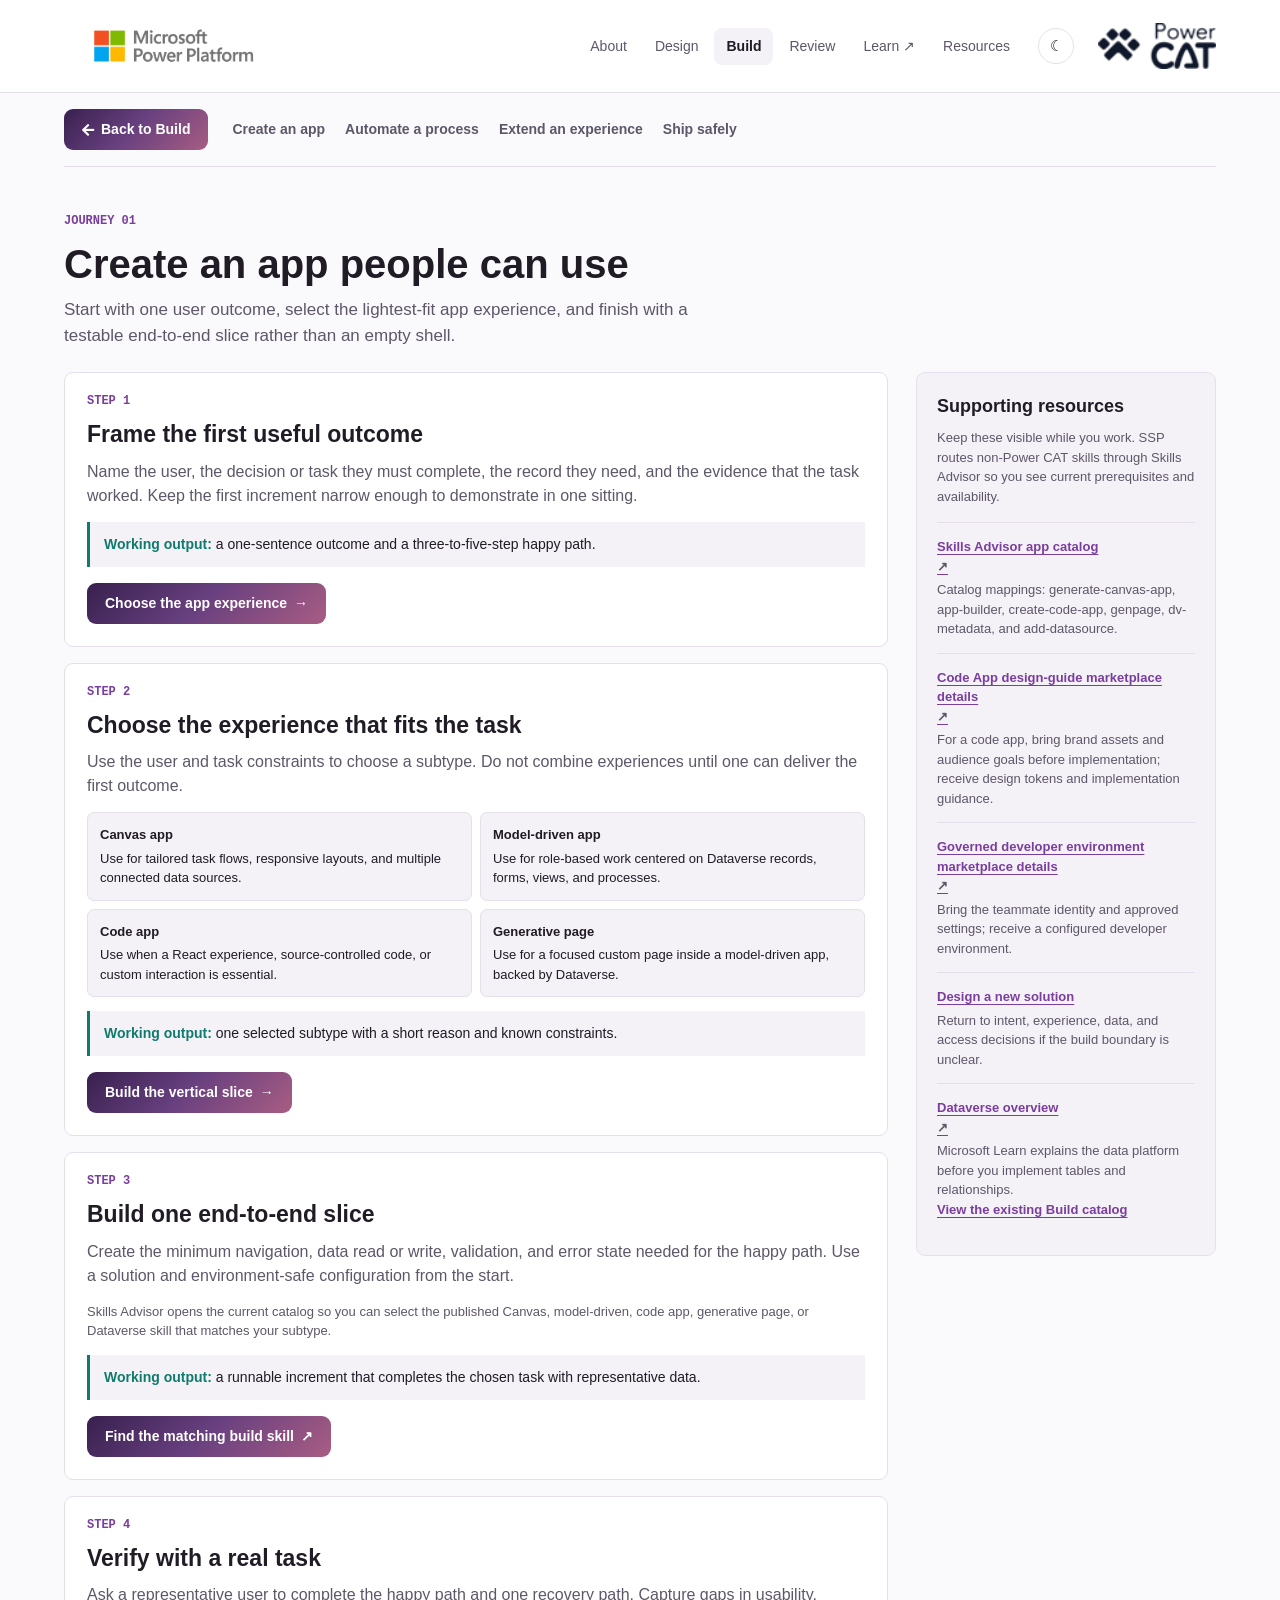
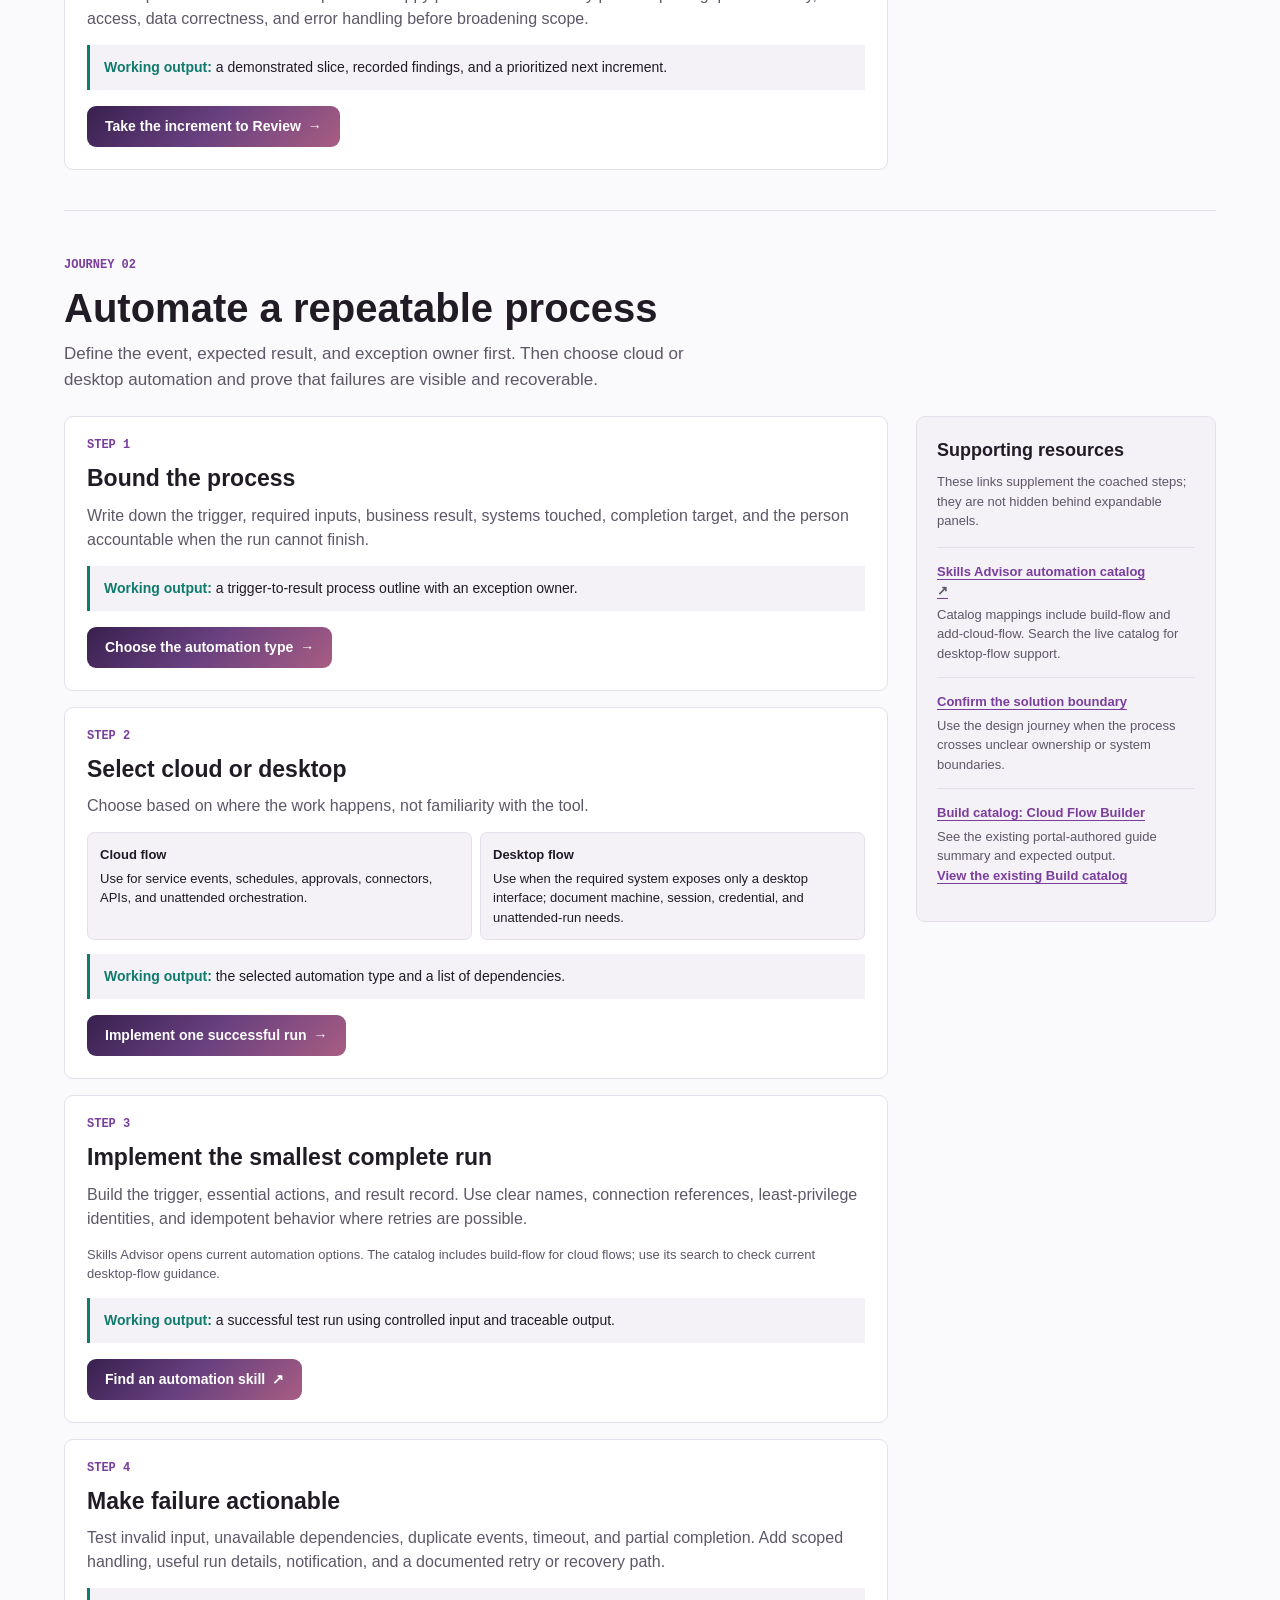
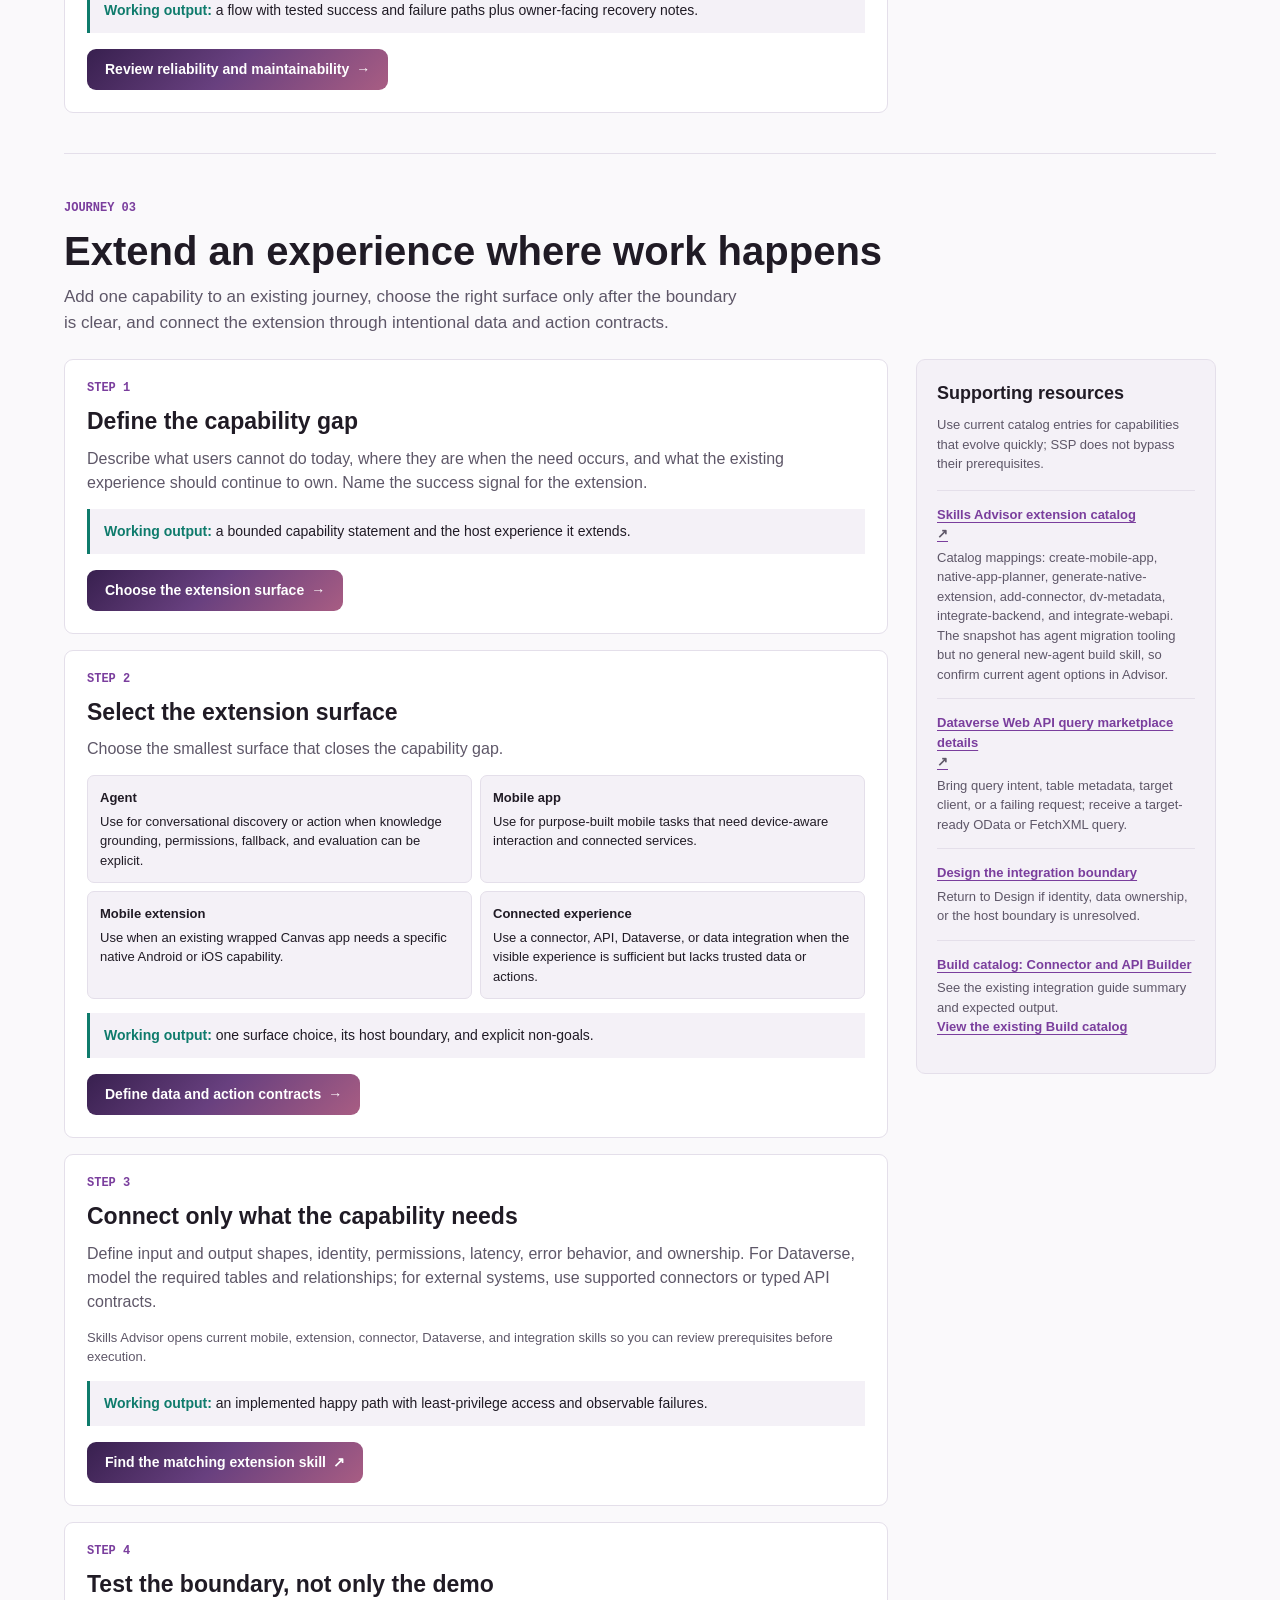
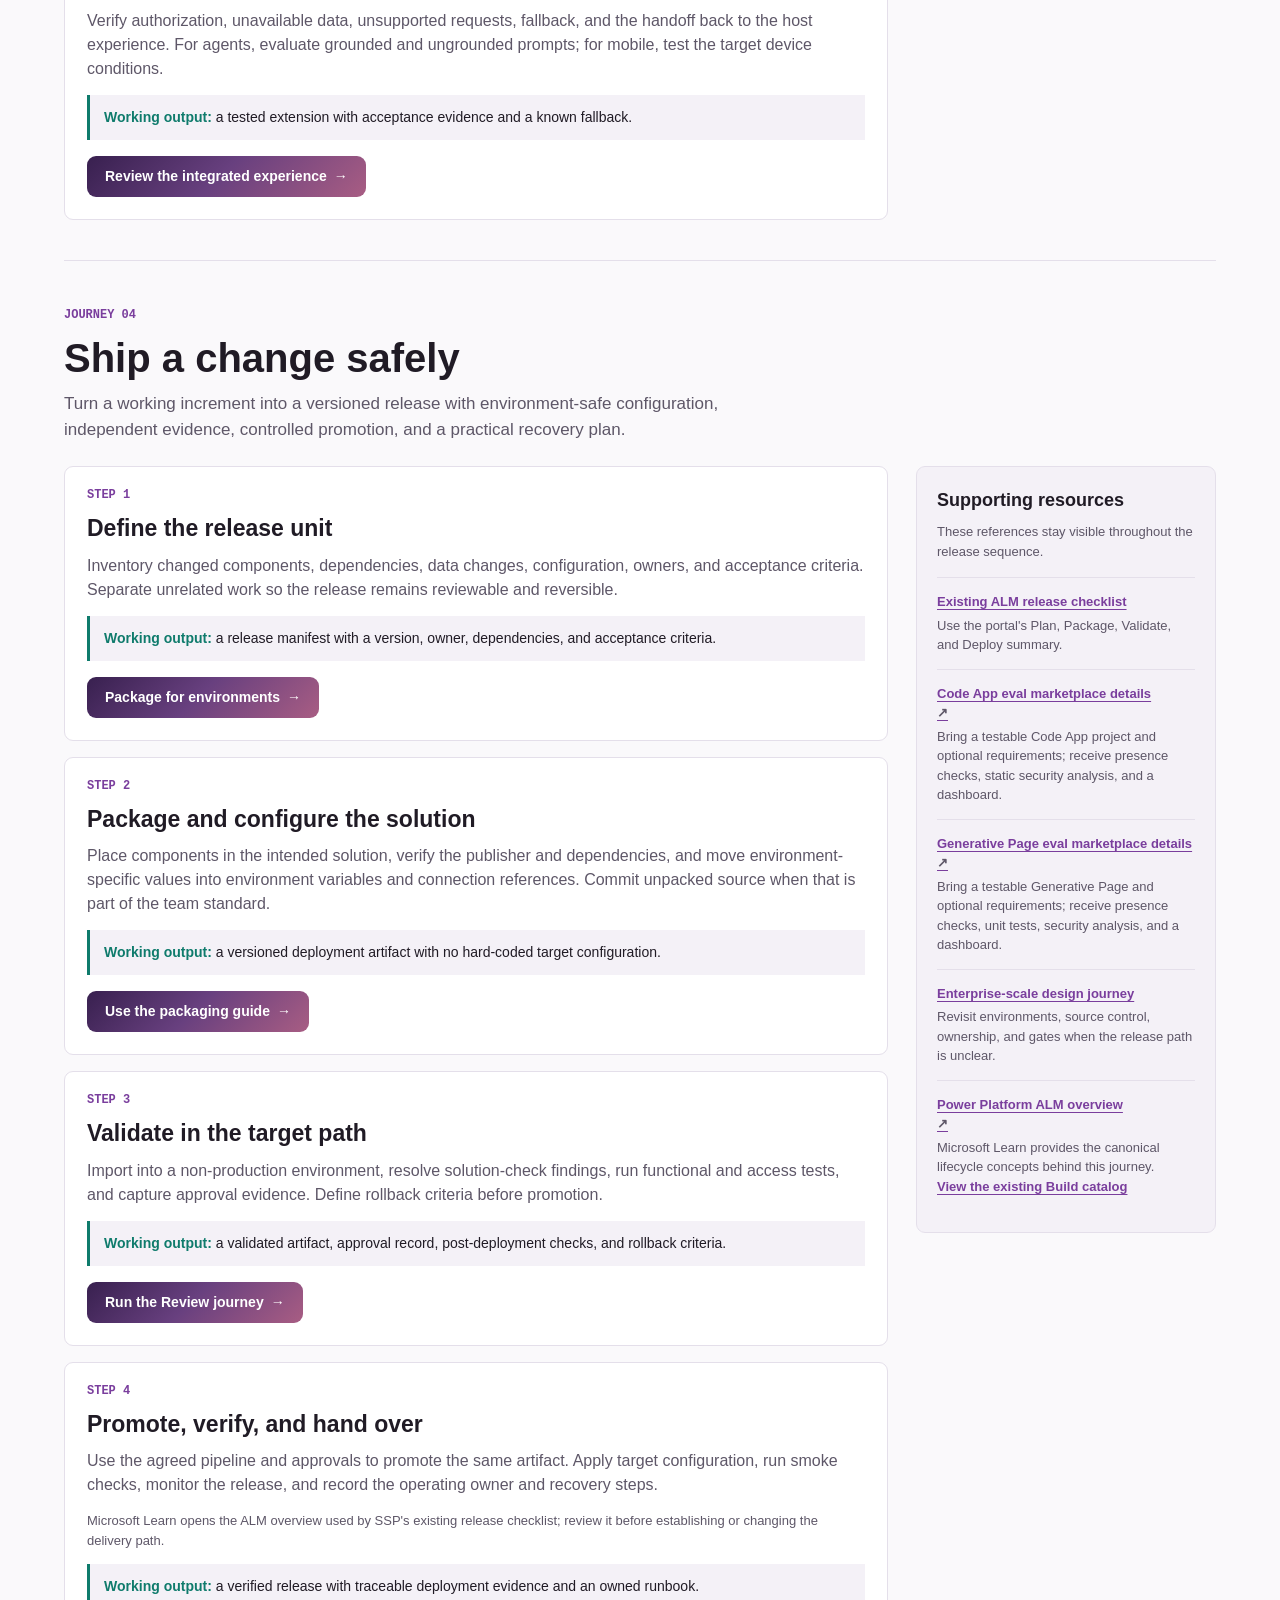
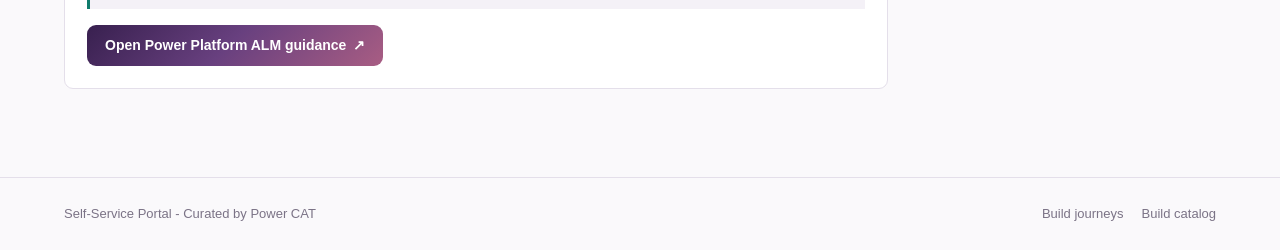
==== ssp-build-guide.html @ ef6424c7 "Standardize portal heroes and self-service review Co-authored-by: Copilot <223556219+Copilot@users.n" ====
<!DOCTYPE html>
<html lang="en" data-theme="light">
<head>
  <meta charset="UTF-8">
  <meta name="viewport" content="width=device-width, initial-scale=1.0">
  <title>SSP - Coached Build journeys</title>
  <script>
    (() => {
      let saved;
      try { saved = localStorage.getItem("sspTheme"); } catch {}
      document.documentElement.dataset.theme = new URLSearchParams(location.search).get("scoutTheme") || saved || (matchMedia("(prefers-color-scheme: dark)").matches ? "dark" : "light");
    })();
  </script>
  <link rel="stylesheet" href="assets/css/ssp-design.css?v=20260926-powercat-hero">
  <link rel="stylesheet" href="assets/css/ssp-build-guide.css?v=20260926-coached-journeys">
  <link rel="stylesheet" href="assets/css/header-brand.css?v=20260926-right-nav">
  <link rel="stylesheet" href="assets/css/fontawesome-all.min.css">
  <script src="assets/js/ssp-search-entry.js?v=20260926-powercat-marketplace" defer></script>
</head>
<body class="pillar-build">
  <header class="topbar"><div class="wrap row">
    <a class="logo" href="ssp-landing.html" aria-label="About Self-Service Portal"><img class="platform-logo" src="assets/img/ms-power-platform-logo-stacked-gray-rgb.png" alt="Microsoft Power Platform" width="220" height="92"></a>
    <nav class="main" id="siteNav" aria-label="Primary navigation"><a href="ssp-landing.html">About</a><a href="ssp-design.html">Design</a><a href="ssp-build.html" aria-current="page">Build</a><a href="ssp-review.html">Review</a><a href="https://microsoft.github.io/apps-agents-workshop/labs/" target="ssp-learn" rel="noopener">Learn</a></nav>
    <div class="spacer"></div>
    <button class="icon-btn menu-toggle" type="button" aria-label="Open navigation menu" aria-controls="siteNav" aria-expanded="false">&#9776;</button>
    <button class="icon-btn" id="themeBtn" type="button" aria-label="Toggle theme" title="Toggle theme">&#9790;</button>
    <picture class="powercat-logo header-powercat" title="Power CAT"><img class="logo-on-light" src="assets/img/power-cat-dark.png" alt="Power CAT" height="46"><img class="logo-on-dark" src="assets/img/power-cat-light.png" alt="" height="46"></picture>
  </div></header>

  <main class="wrap build-guide-main">
    <div class="build-guide-toolbar">
      <a class="btn" href="ssp-build.html#journeys"><span class="fas fa-arrow-left" aria-hidden="true"></span>Back to Build</a>
      <nav class="journey-nav" aria-label="Build journeys"><a href="#create-app">Create an app</a><a href="#automate-process">Automate a process</a><a href="#extend-experience">Extend an experience</a><a href="#ship-safely">Ship safely</a></nav>
    </div>

    <article class="build-journey" id="create-app" aria-labelledby="create-app-heading">
      <header class="journey-heading"><span class="journey-number">Journey 01</span><h1 id="create-app-heading">Create an app people can use</h1><p>Start with one user outcome, select the lightest-fit app experience, and finish with a testable end-to-end slice rather than an empty shell.</p></header>
      <div class="journey-layout">
        <ol class="coached-steps">
          <li class="coached-step" id="create-app-outcome"><h3>Frame the first useful outcome</h3><p>Name the user, the decision or task they must complete, the record they need, and the evidence that the task worked. Keep the first increment narrow enough to demonstrate in one sitting.</p><div class="step-output"><strong>Working output:</strong> a one-sentence outcome and a three-to-five-step happy path.</div><div class="step-action"><a class="btn" href="#create-app-subtype">Choose the app experience <span aria-hidden="true">&rarr;</span></a></div></li>
          <li class="coached-step" id="create-app-subtype"><h3>Choose the experience that fits the task</h3><p>Use the user and task constraints to choose a subtype. Do not combine experiences until one can deliver the first outcome.</p><div class="subtype-grid"><div class="subtype"><strong>Canvas app</strong>Use for tailored task flows, responsive layouts, and multiple connected data sources.</div><div class="subtype"><strong>Model-driven app</strong>Use for role-based work centered on Dataverse records, forms, views, and processes.</div><div class="subtype"><strong>Code app</strong>Use when a React experience, source-controlled code, or custom interaction is essential.</div><div class="subtype"><strong>Generative page</strong>Use for a focused custom page inside a model-driven app, backed by Dataverse.</div></div><div class="step-output"><strong>Working output:</strong> one selected subtype with a short reason and known constraints.</div><div class="step-action"><a class="btn" href="#create-app-increment">Build the vertical slice <span aria-hidden="true">&rarr;</span></a></div></li>
          <li class="coached-step" id="create-app-increment"><h3>Build one end-to-end slice</h3><p>Create the minimum navigation, data read or write, validation, and error state needed for the happy path. Use a solution and environment-safe configuration from the start.</p><p class="external-note">Skills Advisor opens the current catalog so you can select the published Canvas, model-driven, code app, generative page, or Dataverse skill that matches your subtype.</p><div class="step-output"><strong>Working output:</strong> a runnable increment that completes the chosen task with representative data.</div><div class="step-action"><a class="btn" href="https://aka.ms/powerplatformskillsadvisor" target="ssp-skills" rel="noopener">Find the matching build skill <span aria-hidden="true">&nearr;</span></a></div></li>
          <li class="coached-step" id="create-app-verify"><h3>Verify with a real task</h3><p>Ask a representative user to complete the happy path and one recovery path. Capture gaps in usability, access, data correctness, and error handling before broadening scope.</p><div class="step-output"><strong>Working output:</strong> a demonstrated slice, recorded findings, and a prioritized next increment.</div><div class="step-action"><a class="btn" href="ssp-review.html">Take the increment to Review <span aria-hidden="true">&rarr;</span></a></div></li>
        </ol>
        <aside class="journey-support" aria-labelledby="create-app-support"><h3 id="create-app-support">Supporting resources</h3><p>Keep these visible while you work. SSP routes non-Power CAT skills through Skills Advisor so you see current prerequisites and availability.</p><ul class="support-list"><li><a href="https://aka.ms/powerplatformskillsadvisor" target="ssp-skills" rel="noopener">Skills Advisor app catalog <span aria-hidden="true">&nearr;</span></a><span>Catalog mappings: generate-canvas-app, app-builder, create-code-app, genpage, dv-metadata, and add-datasource.</span></li><li><a data-skill-owner="power-cat" href="https://microsoft.github.io/power-cat-skills/power-platform-migration-factory/skill.html?id=powercat-code-apps__design-guide" target="_blank" rel="noopener">Code App design-guide marketplace details <span aria-hidden="true">&nearr;</span></a><span>For a code app, bring brand assets and audience goals before implementation; receive design tokens and implementation guidance.</span></li><li><a data-skill-owner="power-cat" href="https://microsoft.github.io/power-cat-skills/power-platform-migration-factory/skill.html?id=powercat-governance__create-pp-dev-env" target="_blank" rel="noopener">Governed developer environment marketplace details <span aria-hidden="true">&nearr;</span></a><span>Bring the teammate identity and approved settings; receive a configured developer environment.</span></li><li><a href="ssp-design-guide.html#new">Design a new solution</a><span>Return to intent, experience, data, and access decisions if the build boundary is unclear.</span></li><li><a href="https://learn.microsoft.com/power-apps/maker/data-platform/data-platform-intro" target="_blank" rel="noopener">Dataverse overview <span aria-hidden="true">&nearr;</span></a><span>Microsoft Learn explains the data platform before you implement tables and relationships.</span></li></ul><p class="catalog-return"><a href="ssp-build.html#skills">View the existing Build catalog</a></p></aside>
      </div>
    </article>

    <article class="build-journey" id="automate-process" aria-labelledby="automate-process-heading">
      <header class="journey-heading"><span class="journey-number">Journey 02</span><h2 id="automate-process-heading">Automate a repeatable process</h2><p>Define the event, expected result, and exception owner first. Then choose cloud or desktop automation and prove that failures are visible and recoverable.</p></header>
      <div class="journey-layout">
        <ol class="coached-steps">
          <li class="coached-step" id="automate-process-outcome"><h3>Bound the process</h3><p>Write down the trigger, required inputs, business result, systems touched, completion target, and the person accountable when the run cannot finish.</p><div class="step-output"><strong>Working output:</strong> a trigger-to-result process outline with an exception owner.</div><div class="step-action"><a class="btn" href="#automate-process-subtype">Choose the automation type <span aria-hidden="true">&rarr;</span></a></div></li>
          <li class="coached-step" id="automate-process-subtype"><h3>Select cloud or desktop</h3><p>Choose based on where the work happens, not familiarity with the tool.</p><div class="subtype-grid"><div class="subtype"><strong>Cloud flow</strong>Use for service events, schedules, approvals, connectors, APIs, and unattended orchestration.</div><div class="subtype"><strong>Desktop flow</strong>Use when the required system exposes only a desktop interface; document machine, session, credential, and unattended-run needs.</div></div><div class="step-output"><strong>Working output:</strong> the selected automation type and a list of dependencies.</div><div class="step-action"><a class="btn" href="#automate-process-increment">Implement one successful run <span aria-hidden="true">&rarr;</span></a></div></li>
          <li class="coached-step" id="automate-process-increment"><h3>Implement the smallest complete run</h3><p>Build the trigger, essential actions, and result record. Use clear names, connection references, least-privilege identities, and idempotent behavior where retries are possible.</p><p class="external-note">Skills Advisor opens current automation options. The catalog includes build-flow for cloud flows; use its search to check current desktop-flow guidance.</p><div class="step-output"><strong>Working output:</strong> a successful test run using controlled input and traceable output.</div><div class="step-action"><a class="btn" href="https://aka.ms/powerplatformskillsadvisor" target="ssp-skills" rel="noopener">Find an automation skill <span aria-hidden="true">&nearr;</span></a></div></li>
          <li class="coached-step" id="automate-process-harden"><h3>Make failure actionable</h3><p>Test invalid input, unavailable dependencies, duplicate events, timeout, and partial completion. Add scoped handling, useful run details, notification, and a documented retry or recovery path.</p><div class="step-output"><strong>Working output:</strong> a flow with tested success and failure paths plus owner-facing recovery notes.</div><div class="step-action"><a class="btn" href="ssp-review.html#skills">Review reliability and maintainability <span aria-hidden="true">&rarr;</span></a></div></li>
        </ol>
        <aside class="journey-support" aria-labelledby="automate-support"><h3 id="automate-support">Supporting resources</h3><p>These links supplement the coached steps; they are not hidden behind expandable panels.</p><ul class="support-list"><li><a href="https://aka.ms/powerplatformskillsadvisor" target="ssp-skills" rel="noopener">Skills Advisor automation catalog <span aria-hidden="true">&nearr;</span></a><span>Catalog mappings include build-flow and add-cloud-flow. Search the live catalog for desktop-flow support.</span></li><li><a href="ssp-design-guide.html#new">Confirm the solution boundary</a><span>Use the design journey when the process crosses unclear ownership or system boundaries.</span></li><li><a href="ssp-build.html#skill-cloud-flow-builder">Build catalog: Cloud Flow Builder</a><span>See the existing portal-authored guide summary and expected output.</span></li></ul><p class="catalog-return"><a href="ssp-build.html#skills">View the existing Build catalog</a></p></aside>
      </div>
    </article>

    <article class="build-journey" id="extend-experience" aria-labelledby="extend-experience-heading">
      <header class="journey-heading"><span class="journey-number">Journey 03</span><h2 id="extend-experience-heading">Extend an experience where work happens</h2><p>Add one capability to an existing journey, choose the right surface only after the boundary is clear, and connect the extension through intentional data and action contracts.</p></header>
      <div class="journey-layout">
        <ol class="coached-steps">
          <li class="coached-step" id="extend-experience-outcome"><h3>Define the capability gap</h3><p>Describe what users cannot do today, where they are when the need occurs, and what the existing experience should continue to own. Name the success signal for the extension.</p><div class="step-output"><strong>Working output:</strong> a bounded capability statement and the host experience it extends.</div><div class="step-action"><a class="btn" href="#extend-experience-subtype">Choose the extension surface <span aria-hidden="true">&rarr;</span></a></div></li>
          <li class="coached-step" id="extend-experience-subtype"><h3>Select the extension surface</h3><p>Choose the smallest surface that closes the capability gap.</p><div class="subtype-grid"><div class="subtype"><strong>Agent</strong>Use for conversational discovery or action when knowledge grounding, permissions, fallback, and evaluation can be explicit.</div><div class="subtype"><strong>Mobile app</strong>Use for purpose-built mobile tasks that need device-aware interaction and connected services.</div><div class="subtype"><strong>Mobile extension</strong>Use when an existing wrapped Canvas app needs a specific native Android or iOS capability.</div><div class="subtype"><strong>Connected experience</strong>Use a connector, API, Dataverse, or data integration when the visible experience is sufficient but lacks trusted data or actions.</div></div><div class="step-output"><strong>Working output:</strong> one surface choice, its host boundary, and explicit non-goals.</div><div class="step-action"><a class="btn" href="#extend-experience-connect">Define data and action contracts <span aria-hidden="true">&rarr;</span></a></div></li>
          <li class="coached-step" id="extend-experience-connect"><h3>Connect only what the capability needs</h3><p>Define input and output shapes, identity, permissions, latency, error behavior, and ownership. For Dataverse, model the required tables and relationships; for external systems, use supported connectors or typed API contracts.</p><p class="external-note">Skills Advisor opens current mobile, extension, connector, Dataverse, and integration skills so you can review prerequisites before execution.</p><div class="step-output"><strong>Working output:</strong> an implemented happy path with least-privilege access and observable failures.</div><div class="step-action"><a class="btn" href="https://aka.ms/powerplatformskillsadvisor" target="ssp-skills" rel="noopener">Find the matching extension skill <span aria-hidden="true">&nearr;</span></a></div></li>
          <li class="coached-step" id="extend-experience-verify"><h3>Test the boundary, not only the demo</h3><p>Verify authorization, unavailable data, unsupported requests, fallback, and the handoff back to the host experience. For agents, evaluate grounded and ungrounded prompts; for mobile, test the target device conditions.</p><div class="step-output"><strong>Working output:</strong> a tested extension with acceptance evidence and a known fallback.</div><div class="step-action"><a class="btn" href="ssp-review.html">Review the integrated experience <span aria-hidden="true">&rarr;</span></a></div></li>
        </ol>
        <aside class="journey-support" aria-labelledby="extend-support"><h3 id="extend-support">Supporting resources</h3><p>Use current catalog entries for capabilities that evolve quickly; SSP does not bypass their prerequisites.</p><ul class="support-list"><li><a href="https://aka.ms/powerplatformskillsadvisor" target="ssp-skills" rel="noopener">Skills Advisor extension catalog <span aria-hidden="true">&nearr;</span></a><span>Catalog mappings: create-mobile-app, native-app-planner, generate-native-extension, add-connector, dv-metadata, integrate-backend, and integrate-webapi. The snapshot has agent migration tooling but no general new-agent build skill, so confirm current agent options in Advisor.</span></li><li><a data-skill-owner="power-cat" href="https://microsoft.github.io/power-cat-skills/power-platform-migration-factory/skill.html?id=powercat-dataverse__dataverse-webapi-query" target="_blank" rel="noopener">Dataverse Web API query marketplace details <span aria-hidden="true">&nearr;</span></a><span>Bring query intent, table metadata, target client, or a failing request; receive a target-ready OData or FetchXML query.</span></li><li><a href="ssp-design-guide.html#new">Design the integration boundary</a><span>Return to Design if identity, data ownership, or the host boundary is unresolved.</span></li><li><a href="ssp-build.html#skill-connector-and-api-builder">Build catalog: Connector and API Builder</a><span>See the existing integration guide summary and expected output.</span></li></ul><p class="catalog-return"><a href="ssp-build.html#skills">View the existing Build catalog</a></p></aside>
      </div>
    </article>

    <article class="build-journey" id="ship-safely" aria-labelledby="ship-safely-heading">
      <header class="journey-heading"><span class="journey-number">Journey 04</span><h2 id="ship-safely-heading">Ship a change safely</h2><p>Turn a working increment into a versioned release with environment-safe configuration, independent evidence, controlled promotion, and a practical recovery plan.</p></header>
      <div class="journey-layout">
        <ol class="coached-steps">
          <li class="coached-step" id="ship-safely-scope"><h3>Define the release unit</h3><p>Inventory changed components, dependencies, data changes, configuration, owners, and acceptance criteria. Separate unrelated work so the release remains reviewable and reversible.</p><div class="step-output"><strong>Working output:</strong> a release manifest with a version, owner, dependencies, and acceptance criteria.</div><div class="step-action"><a class="btn" href="#ship-safely-package">Package for environments <span aria-hidden="true">&rarr;</span></a></div></li>
          <li class="coached-step" id="ship-safely-package"><h3>Package and configure the solution</h3><p>Place components in the intended solution, verify the publisher and dependencies, and move environment-specific values into environment variables and connection references. Commit unpacked source when that is part of the team standard.</p><div class="step-output"><strong>Working output:</strong> a versioned deployment artifact with no hard-coded target configuration.</div><div class="step-action"><a class="btn" href="ssp-build.html#skill-solution-packaging-guide">Use the packaging guide <span aria-hidden="true">&rarr;</span></a></div></li>
          <li class="coached-step" id="ship-safely-validate"><h3>Validate in the target path</h3><p>Import into a non-production environment, resolve solution-check findings, run functional and access tests, and capture approval evidence. Define rollback criteria before promotion.</p><div class="step-output"><strong>Working output:</strong> a validated artifact, approval record, post-deployment checks, and rollback criteria.</div><div class="step-action"><a class="btn" href="ssp-review.html">Run the Review journey <span aria-hidden="true">&rarr;</span></a></div></li>
          <li class="coached-step" id="ship-safely-deploy"><h3>Promote, verify, and hand over</h3><p>Use the agreed pipeline and approvals to promote the same artifact. Apply target configuration, run smoke checks, monitor the release, and record the operating owner and recovery steps.</p><p class="external-note">Microsoft Learn opens the ALM overview used by SSP's existing release checklist; review it before establishing or changing the delivery path.</p><div class="step-output"><strong>Working output:</strong> a verified release with traceable deployment evidence and an owned runbook.</div><div class="step-action"><a class="btn" href="https://learn.microsoft.com/power-platform/alm/overview-alm" target="_blank" rel="noopener">Open Power Platform ALM guidance <span aria-hidden="true">&nearr;</span></a></div></li>
        </ol>
        <aside class="journey-support" aria-labelledby="ship-support"><h3 id="ship-support">Supporting resources</h3><p>These references stay visible throughout the release sequence.</p><ul class="support-list"><li><a href="ssp-build.html#process-heading">Existing ALM release checklist</a><span>Use the portal's Plan, Package, Validate, and Deploy summary.</span></li><li><a data-skill-owner="power-cat" href="https://microsoft.github.io/power-cat-skills/power-platform-migration-factory/skill.html?id=powercat-procode-eval__eval-generator-code-app" target="_blank" rel="noopener">Code App eval marketplace details <span aria-hidden="true">&nearr;</span></a><span>Bring a testable Code App project and optional requirements; receive presence checks, static security analysis, and a dashboard.</span></li><li><a data-skill-owner="power-cat" href="https://microsoft.github.io/power-cat-skills/power-platform-migration-factory/skill.html?id=powercat-procode-eval__eval-generator-gen-pages" target="_blank" rel="noopener">Generative Page eval marketplace details <span aria-hidden="true">&nearr;</span></a><span>Bring a testable Generative Page and optional requirements; receive presence checks, unit tests, security analysis, and a dashboard.</span></li><li><a href="ssp-design-guide.html#govern">Enterprise-scale design journey</a><span>Revisit environments, source control, ownership, and gates when the release path is unclear.</span></li><li><a href="https://learn.microsoft.com/power-platform/alm/overview-alm" target="_blank" rel="noopener">Power Platform ALM overview <span aria-hidden="true">&nearr;</span></a><span>Microsoft Learn provides the canonical lifecycle concepts behind this journey.</span></li></ul><p class="catalog-return"><a href="ssp-build.html#skills">View the existing Build catalog</a></p></aside>
      </div>
    </article>
  </main>

  <footer><div class="wrap row"><span>Self-Service Portal - Curated by Power CAT</span><div class="footer-links"><a href="ssp-build.html#journeys">Build journeys</a><a href="ssp-build.html#skills">Build catalog</a></div></div></footer>
  <script>
    (() => {
      const themeButton = document.getElementById("themeBtn");
      const menuButton = document.querySelector(".menu-toggle");
      const siteNav = document.getElementById("siteNav");
      function syncTheme() {
        const dark = document.documentElement.dataset.theme === "dark";
        themeButton.textContent = dark ? "\u2600" : "\u263E";
        themeButton.setAttribute("aria-label", dark ? "Switch to light theme" : "Switch to dark theme");
        themeButton.title = themeButton.getAttribute("aria-label");
      }
      themeButton.addEventListener("click", () => {
        document.documentElement.dataset.theme = document.documentElement.dataset.theme === "dark" ? "light" : "dark";
        try { localStorage.setItem("sspTheme", document.documentElement.dataset.theme); } catch {}
        syncTheme();
      });
      menuButton.addEventListener("click", () => {
        const open = menuButton.getAttribute("aria-expanded") !== "true";
        siteNav.classList.toggle("is-open", open);
        menuButton.setAttribute("aria-expanded", String(open));
        menuButton.setAttribute("aria-label", open ? "Close navigation menu" : "Open navigation menu");
        menuButton.textContent = open ? "\u00D7" : "\u2630";
      });
      siteNav.addEventListener("click", event => {
        if (event.target.closest("a")) {
          siteNav.classList.remove("is-open");
          menuButton.setAttribute("aria-expanded", "false");
          menuButton.setAttribute("aria-label", "Open navigation menu");
          menuButton.textContent = "\u2630";
        }
      });
      syncTheme();
    })();
  </script>
</body>
</html>
---- assets/css/ssp-design.css ----
:root {
  --font: "Segoe UI", Aptos, Calibri, sans-serif;
  --mono: ui-monospace, "Cascadia Code", Consolas, monospace;
  --bg: #faf9fb;
  --surface: #ffffff;
  --surface-2: #f4f1f7;
  --border: #e4dfea;
  --text: #201b25;
  --muted: #5e5768;
  --soft: #7b7386;
  --brand: #5b3a8a;
  --brand-2: #8a4f9e;
  --hero-bg: #f3ecfa;
  --hero-image: radial-gradient(700px 260px at 78% 25%, rgba(107, 58, 143, .16), transparent 68%);
  --design: #0f6cbd;
  --teal: #0f7b6c;
  --amber: #b35c00;
  --grad: linear-gradient(135deg, #342050, #5b3a7e 48%, #9f607f);
  --shadow: 0 1px 2px rgba(0, 0, 0, .07), 0 12px 36px rgba(46, 20, 66, .1);
}

html[data-theme="dark"] {
  --bg: #161318;
  --surface: #211d26;
  --surface-2: #2a2530;
  --border: #3c3444;
  --text: #f1ecf4;
  --muted: #b8aec2;
  --soft: #978ca1;
  --brand: #c9a7e0;
  --brand-2: #d59fc6;
  --hero-bg: #0c1430;
  --hero-image: none;
  --design: #61b5f0;
  --teal: #58c7b4;
  --amber: #f0b166;
  --grad: linear-gradient(135deg, #2a1c44, #4b3168 48%, #8a526f);
  --shadow: 0 1px 2px rgba(0, 0, 0, .4), 0 14px 38px rgba(0, 0, 0, .4);
}

body.pillar-build {
  --design: #7a3e9d;
  --grad: linear-gradient(135deg, #38204f, #68407f 48%, #a85d83);
}

body.pillar-review {
  --design: #a34f00;
  --grad: linear-gradient(135deg, #4c2534, #7a3f55 48%, #b8674e);
}

html[data-theme="dark"] body.pillar-build { --design: #cf96e8; }
html[data-theme="dark"] body.pillar-review { --design: #f1ad6b; }

* { box-sizing: border-box; }
html { scroll-behavior: smooth; }
body { margin: 0; font-family: var(--font); background: var(--bg); color: var(--text); line-height: 1.5; -webkit-font-smoothing: antialiased; }
a { color: inherit; text-decoration: none; }
button, input { font: inherit; }
button { color: inherit; }
:focus-visible { outline: 3px solid color-mix(in srgb, var(--design) 72%, white); outline-offset: 3px; }
.wrap { max-width: 1200px; margin: 0 auto; padding: 0 24px; }
.sr-only { position: absolute; width: 1px; height: 1px; padding: 0; margin: -1px; overflow: hidden; clip: rect(0, 0, 0, 0); white-space: nowrap; border: 0; }

/* Shared SSP header */
.topbar { position: sticky; top: 0; z-index: 50; background: color-mix(in srgb, var(--surface) 90%, transparent); backdrop-filter: blur(12px); border-bottom: 1px solid var(--border); }
.topbar .row { display: flex; align-items: center; gap: 24px; height: 60px; }
.logo { display: flex; align-items: center; gap: 10px; font-weight: 600; font-size: 15px; }
.logo .mark { min-width: 34px; height: 26px; padding: 0 7px; border-radius: 7px; background: var(--grad); display: grid; place-items: center; color: #fff; font-size: 12px; font-weight: 700; }
.cat-divider { width: 1px; height: 26px; background: var(--border); margin: 0 4px; }
.powercat-logo { display: inline-flex; align-items: center; }
.powercat-logo img { height: 30px; width: auto; display: block; }
.powercat-logo .logo-on-dark { display: none; }
html[data-theme="dark"] .powercat-logo .logo-on-light { display: none; }
html[data-theme="dark"] .powercat-logo .logo-on-dark { display: block; }
.main { display: flex; gap: 4px; margin-left: 8px; }
.main a { padding: 8px 12px; border-radius: 8px; color: var(--muted); font-size: 14px; font-weight: 500; }
.main a:hover, .main a[aria-current="page"] { background: var(--surface-2); color: var(--text); }
.main a[aria-current="page"] { font-weight: 700; }
.spacer { flex: 1; }
.icon-btn { width: 36px; height: 36px; border-radius: 50%; border: 1px solid var(--border); background: var(--surface); display: grid; place-items: center; cursor: pointer; font-size: 15px; }
.menu-toggle, .main .nav-feedback { display: none; }
.btn { display: inline-flex; align-items: center; justify-content: center; gap: 7px; border: 0; border-radius: 9px; padding: 10px 18px; background: var(--grad); color: #fff; cursor: pointer; font-weight: 700; font-size: 14px; }
.btn:hover { color: #fff; filter: brightness(1.08); }
.btn.ghost { background: var(--surface); color: var(--text); border: 1px solid var(--border); }
.btn.sm { padding: 7px 14px; font-size: 13px; }
.header-feedback, .header-feedback:hover { color: #fff; white-space: nowrap; }

/* Hero */
.design-hero { position: relative; overflow: hidden; padding: 0; border-bottom: 3px solid var(--design); background-color: var(--hero-bg); background-image: var(--hero-image); }
.hero-inner { position: relative; padding: 20px 24px 28px; display: flex; flex-direction: column; justify-content: flex-start; }
.breadcrumb { display: flex; gap: 8px; margin-bottom: 16px; color: var(--muted); font-size: 13px; font-weight: 600; }
.breadcrumb a { color: var(--design); }
.pillar-label { display: inline-flex; align-items: center; gap: 9px; width: max-content; margin-bottom: 16px; color: var(--design); font-size: 13px; font-weight: 800; text-transform: uppercase; letter-spacing: .8px; }
.pillar-label::before { content: ""; width: 28px; height: 3px; background: var(--design); }
.design-hero h1 { max-width: 860px; margin: 0; font-size: 64px; line-height: 1.03; letter-spacing: 0; font-weight: 800; }
.lead { max-width: 720px; margin: 16px 0 20px; color: var(--muted); font-size: 19px; }
.hero-actions { display: flex; justify-content: flex-start; gap: 12px; flex-wrap: wrap; }
.hero-proof { display: flex; margin-top: 24px; max-width: 760px; }
.proof { min-width: 150px; padding: 0 26px; border-left: 1px solid var(--border); }
.proof:first-child { padding-left: 0; border-left: 0; }
.proof strong { display: block; font-size: 26px; color: var(--design); }
.proof span { font-size: 12px; color: var(--soft); text-transform: uppercase; font-weight: 700; letter-spacing: .5px; }

/* Advisor */
section { padding: 36px 0; }
.section-head { display: flex; align-items: end; justify-content: space-between; gap: 16px; margin-bottom: 20px; }
.kicker { color: var(--design); font-size: 12px; font-weight: 800; letter-spacing: 1px; text-transform: uppercase; }
.section-head h2 { margin: 6px 0 0; font-size: 36px; line-height: 1.15; letter-spacing: 0; }
.section-head p { max-width: 490px; margin: 0; color: var(--muted); }
.pillar-design :is(section[aria-labelledby="outcomes-heading"], #design-advisor, #skills) .section-head { flex-direction: column; align-items: flex-start; gap: 10px; }
.pillar-design :is(section[aria-labelledby="outcomes-heading"], #design-advisor, #skills) .section-head p { max-width: 75ch; }
.advisor-shell { display: grid; grid-template-columns: 260px 1fr; border: 1px solid var(--border); border-radius: 8px; overflow: hidden; background: var(--surface); box-shadow: var(--shadow); }
.advisor-rail { padding: 20px; color: #fff; background: #17324d; }
html[data-theme="dark"] .advisor-rail { background: #10283d; }
.advisor-mark { width: 46px; height: 46px; display: grid; place-items: center; border: 1px solid rgba(255,255,255,.35); border-radius: 8px; font: 800 15px/1 var(--mono); margin-bottom: 32px; }
.advisor-rail h3 { margin: 0 0 8px; font-size: 21px; }
.advisor-rail p { margin: 0 0 28px; color: #c8d8e8; font-size: 13px; }
.advisor-stages { list-style: none; margin: 0; padding: 0; }
.advisor-stages li { display: flex; align-items: center; gap: 10px; padding: 12px 0; color: #9eb4c8; font-size: 13px; font-weight: 700; border-top: 1px solid rgba(255,255,255,.12); }
.advisor-stages li.active { color: #fff; }
.stage-dot { width: 9px; height: 9px; border-radius: 50%; border: 2px solid currentColor; }
.active .stage-dot { background: #61b5f0; border-color: #61b5f0; }
.advisor-main { padding: 24px; display: flex; flex-direction: column; justify-content: center; }
.advisor-status { display: inline-flex; align-items: center; gap: 7px; width: max-content; padding: 5px 9px; border-radius: 4px; background: color-mix(in srgb, var(--amber) 12%, transparent); color: var(--amber); font-size: 11px; font-weight: 800; text-transform: uppercase; }
.advisor-main h3 { max-width: 680px; margin: 18px 0 12px; font-size: 30px; line-height: 1.18; }
.advisor-main > p { max-width: 720px; margin: 0 0 24px; color: var(--muted); }
.advisor-prompts { display: grid; grid-template-columns: 1fr 1fr; gap: 10px; max-width: 760px; margin-bottom: 26px; }
.prompt { padding: 13px 15px; border: 1px solid var(--border); border-radius: 7px; background: var(--surface-2); color: var(--muted); font-size: 13px; }
.prompt strong { display: block; color: var(--text); margin-bottom: 3px; }
.agent-config { display: flex; justify-content: flex-end; align-items: center; gap: 12px; flex-wrap: wrap; }
.agent-config .agent-note { flex-basis: 100%; text-align: right; }
.agent-launch:disabled { opacity: .55; cursor: not-allowed; }
.agent-note { color: var(--soft); font-size: 12px; }
.local-advisor [hidden] { display: none !important; }
.advisor-shell.local-advisor { grid-template-columns: minmax(0, 1fr); max-width: 960px; margin-inline: auto; }
#design-advisor { padding-block: 28px; }
.local-advisor .advisor-stages { display: flex; flex-wrap: wrap; gap: 6px 20px; margin: 0 0 10px; padding-bottom: 8px; border-bottom: 1px solid var(--border); }
.local-advisor .advisor-stages li { color: var(--muted); border: 0; padding: 4px 0; gap: 8px; }
.local-advisor .advisor-stages li.active { color: var(--brand); }
.local-advisor .active .stage-dot { background: var(--brand); border-color: var(--brand); }
.local-advisor .advisor-main { min-width: 0; justify-content: flex-start; padding: 20px; }
.local-advisor .advisor-privacy { font-size: 12px; margin-bottom: 10px; }
.advisor-progress { color: var(--brand); font: 600 12px var(--mono); margin: 0 0 10px; }
#advisorForm fieldset { border: 0; padding: 0; margin: 0; min-width: 0; }
#advisorQuestion { font-size: 22px; font-weight: 700; line-height: 1.25; margin-bottom: 12px; padding: 0; }
.advisor-options { display: grid; grid-template-columns: minmax(0, 1fr); gap: 8px; }
.advisor-choice-icon { display: inline-grid; place-items: center; width: 22px; height: 22px; flex: none; color: var(--brand); font-size: 16px; }
.advisor-rank-caption { display: flex; align-items: center; gap: 8px; }
.advisor-option { display: flex; gap: 10px; align-items: center; padding: 8px 12px; min-height: 44px; border: 1px solid var(--border); border-radius: 6px; cursor: pointer; font-size: 14px; }
.advisor-ranked { grid-template-columns: minmax(0, 1fr); }
.advisor-rank { display: grid; grid-template-columns: 170px minmax(0, 1fr); gap: 12px; align-items: center; font-size: 14px; }
.advisor-rank > span { font-weight: 600; }
.advisor-rank select { width: 100%; min-width: 0; min-height: 44px; padding: 8px; font: inherit; color: var(--text); background: var(--surface); border: 1px solid var(--border); border-radius: 6px; }
.advisor-rank select:focus-visible { outline: 2px solid var(--brand); outline-offset: 2px; }
.advisor-rank select:disabled { opacity: .5; }
.advisor-option:has(input:checked) { background: var(--surface-2); border-color: var(--brand); }
.advisor-option:focus-within { outline: 2px solid var(--brand); outline-offset: 2px; }
.advisor-option input { width: 18px; height: 18px; flex: none; margin: 0; accent-color: var(--brand); }
.advisor-controls, .advisor-links { display: flex; flex-wrap: wrap; justify-content: flex-end; gap: 10px; margin-top: 12px; }
.advisor-controls .btn { gap: 8px; max-width: 100%; white-space: normal; }
.advisor-controls .btn:disabled { opacity: .5; cursor: not-allowed; }

@media print {
  @page { margin: 16mm; }
  body.print-design-brief { background: #fff; color: #111; }
  body.print-design-brief > * { display: none !important; }
  body.print-design-brief main > * { display: none !important; }
  body.print-design-brief main,
  body.print-design-brief #design-advisor,
  body.print-design-brief #design-advisor .wrap,
  body.print-design-brief .advisor-shell,
  body.print-design-brief .advisor-main,
  body.print-design-brief #advisorApp,
  body.print-design-brief #advisorResult { display: block !important; }
  body.print-design-brief #design-advisor { padding: 0; }
  body.print-design-brief #design-advisor .section-head,
  body.print-design-brief .advisor-privacy,
  body.print-design-brief .advisor-stages,
  body.print-design-brief .advisor-progress,
  body.print-design-brief .advisor-controls { display: none !important; }
  body.print-design-brief .advisor-shell,
  body.print-design-brief #advisorResult {
    background: #fff;
    border: 0;
    box-shadow: none;
    color: #111;
    margin: 0;
    max-width: none;
    padding: 0;
  }
  body.print-design-brief #advisorResult a { color: #333; text-decoration: underline; }
  body.print-design-brief #advisorResult details,
  body.print-design-brief #advisorResult details > * { display: block !important; }
  body.print-design-brief #advisorResult summary { font-weight: 700; list-style: none; }
}
.advisor-result { padding: 0; scroll-margin-top: 90px; }
.local-advisor .advisor-result h3 { margin: 0 0 10px; font-size: 24px; }
.advisor-result h4 { font-size: 17px; margin: 16px 0 6px; }
.advisor-result p { margin-block: 6px; }
.advisor-result p, .advisor-result li { font-size: 14px; color: var(--muted); overflow-wrap: anywhere; }
.advisor-result ul, .advisor-sequence { padding-left: 22px; margin-block: 8px; }
.advisor-result li + li { margin-top: 6px; }
.advisor-sequence > li, .advisor-skill-list > li { padding: 8px 0; border-bottom: 1px solid var(--border); }
.advisor-sequence strong { color: var(--text); }
.advisor-sequence p, .advisor-skill-list p { margin: 8px 0; }
.advisor-links { margin-top: 10px; }
.advisor-links a { color: var(--brand); text-align: left; text-decoration: underline; text-underline-offset: 3px; font-size: 13px; overflow-wrap: anywhere; }
.advisor-caveat { border-left: 3px solid var(--brand); padding-left: 12px; }
.advisor-answer-summary { margin-top: 12px; color: var(--muted); font-size: 14px; }
.advisor-answer-summary summary { cursor: pointer; color: var(--brand); }
.advisor-answer-summary dt { font-weight: 700; margin-top: 10px; }
.advisor-answer-summary dd { margin-left: 0; }
@media (max-width: 700px) {
  .advisor-options { grid-template-columns: minmax(0, 1fr); }
  .advisor-rank { grid-template-columns: minmax(0, 1fr); gap: 4px; }
  .local-advisor .advisor-stages { column-gap: 16px; }
  .local-advisor .advisor-main { padding: 18px; }
  #advisorQuestion { font-size: 21px; }
}

.submission-note { display: block; margin-top: 14px; color: #ead8df; font-size: 11px; }

/* Outcomes and skills */
.outcomes { display: grid; grid-template-columns: repeat(4, 1fr); gap: 12px; }
.outcome { min-height: 138px; padding: 20px; text-align: left; border: 1px solid var(--border); border-top: 3px solid var(--tone, var(--design)); border-radius: 8px; background: var(--surface); cursor: pointer; transition: transform .18s ease, box-shadow .18s ease; }
.outcome:hover { transform: translateY(-3px); box-shadow: var(--shadow); }
.outcome[aria-pressed="true"] { border-color: var(--tone, var(--design)); box-shadow: 0 0 0 2px color-mix(in srgb, var(--tone, var(--design)) 18%, transparent); }
.outcome-code { display: block; color: var(--tone, var(--design)); font: 700 12px/1 var(--mono); margin-bottom: 22px; }
.outcome strong { display: block; font-size: 17px; margin-bottom: 5px; }
.outcome span:last-child { display: block; color: var(--muted); font-size: 13px; }
.skills-section { background: var(--surface-2); border-block: 1px solid var(--border); }
.skill-tools { display: grid; grid-template-columns: minmax(260px, 1fr) auto; align-items: center; gap: 16px; margin-bottom: 24px; }
.skill-search { height: 46px; display: flex; align-items: center; gap: 10px; padding: 0 14px; background: var(--surface); border: 1px solid var(--border); border-radius: 8px; }
.skill-search:focus-within { border-color: var(--design); box-shadow: 0 0 0 3px color-mix(in srgb, var(--design) 15%, transparent); }
.skill-search span { color: var(--soft); font-size: 19px; }
.skill-search input { width: 100%; border: 0; outline: 0; background: transparent; color: var(--text); font-size: 15px; }
.filters { display: flex; gap: 7px; flex-wrap: wrap; justify-content: flex-end; }
.filter { padding: 8px 12px; border: 1px solid var(--border); border-radius: 7px; background: var(--surface); cursor: pointer; color: var(--muted); font-size: 13px; font-weight: 700; }
.filter[aria-pressed="true"] { background: var(--text); border-color: var(--text); color: var(--surface); }
.results-line { display: flex; justify-content: space-between; margin-bottom: 18px; color: var(--muted); font-size: 13px; }
.clear-filter { border: 0; background: transparent; color: var(--design); cursor: pointer; font-weight: 700; }
.skills-grid { display: grid; grid-template-columns: repeat(3, 1fr); gap: 14px; }
.skill-card { display: flex; flex-direction: column; background: var(--surface); border: 1px solid var(--border); border-radius: 8px; overflow: hidden; transition: transform .18s ease, box-shadow .18s ease; }
.skill-card:hover { transform: translateY(-3px); box-shadow: var(--shadow); }
.skill-accent { height: 4px; background: var(--accent, var(--design)); }
.skill-main { display: flex; flex-direction: column; flex: 1; padding: 16px; }
.skill-meta { display: flex; justify-content: space-between; gap: 10px; margin-bottom: 12px; }
.skill-kind { color: var(--accent, var(--design)); font: 700 11px/1 var(--mono); text-transform: uppercase; }
.skill-time { color: var(--soft); font-size: 12px; }
.skill-card h3 { margin: 0 0 10px; font-size: 21px; line-height: 1.2; }
.skill-main > p { margin: 0 0 18px; color: var(--muted); font-size: 14px; }
.tags { display: flex; gap: 6px; flex-wrap: wrap; margin-top: auto; }
.tag { padding: 4px 8px; border-radius: 4px; background: var(--surface-2); color: var(--muted); font-size: 11px; font-weight: 700; }
.skill-card details { border-top: 1px solid var(--border); background: color-mix(in srgb, var(--surface-2) 65%, var(--surface)); padding: 0 16px; }
.skill-card summary { padding: 13px 0; cursor: pointer; color: var(--design); font-size: 13px; font-weight: 700; }
.skill-card details p { margin: 0 0 14px; color: var(--muted); font-size: 13px; }
.skill-actions { display: flex; padding: 0 16px 16px; }
.skill-actions .btn { width: 100%; padding: 9px 12px; font-size: 13px; }
.skills-section .skill-card[hidden], .skills-section #clearFilters[hidden] { display: none; }
.skills-section .guide-note { max-width: 900px; color: var(--muted); font-size: 13px; }
.skills-section .guide-resources { padding: 16px; font-size: 13px; color: var(--muted); overflow-wrap: anywhere; }
.skills-section .guide-resources p { margin: 0 0 12px; }
.skills-section .guide-resources strong { color: var(--text); }
.skills-section .guide-resources a { color: var(--design); text-decoration: underline; text-underline-offset: 3px; }
.skills-section .skill-actions .btn { white-space: normal; text-align: center; }
.skills-section .guide-layout { display: grid; grid-template-columns: 288px minmax(0, 1fr); gap: 20px; align-items: start; padding: 20px 0 36px; }
.skills-section .guide-rail { position: sticky; top: 76px; background: var(--surface); border: 1px solid var(--border); border-radius: 8px; padding: 10px; box-shadow: var(--shadow); }
.skills-section .guide-rail h3 { margin: 0; padding: 10px 12px 6px; color: var(--soft); font-size: 11px; text-transform: uppercase; letter-spacing: 0; }
.skills-section .guide-rail .filters { display: flex; flex-direction: column; gap: 4px; }
.skills-section .guide-rail .filter { display: flex; align-items: center; gap: 11px; width: 100%; padding: 10px 12px; border: 0; border-radius: 8px; background: transparent; color: var(--muted); font-size: 14px; text-align: left; }
.skills-section .guide-rail .filter:hover { background: var(--surface-2); color: var(--text); }
.skills-section .guide-rail .filter[aria-pressed="true"] { background: color-mix(in srgb, var(--brand) 12%, transparent); color: var(--brand); }
.skills-section .guide-rail .fas { display: grid; place-items: center; width: 30px; height: 30px; flex: none; background: var(--surface-2); border-radius: 8px; }
.skills-section .guide-count { margin-left: auto; padding: 2px 8px; border-radius: 20px; background: var(--surface-2); font: 600 11px var(--mono); }
.skills-section .guide-panel { min-width: 0; padding: 22px 24px; border: 1px solid var(--border); border-radius: 8px; background: var(--surface); box-shadow: var(--shadow); }
.skills-section .guide-panel-head { padding-bottom: 16px; border-bottom: 1px solid var(--border); }
.skills-section .guide-panel-head h2 { margin: 0 0 4px; font-size: 26px; letter-spacing: 0; }
.skills-section .guide-panel-head p { margin: 0; color: var(--soft); font-size: 13px; }
.skills-section .guide-panel .skills-grid { display: block; counter-reset: guide; }
.skills-section .guide-panel .skill-card { position: relative; display: block; counter-increment: guide; padding: 22px 0 22px 36px; border: 0; border-bottom: 1px solid var(--border); border-radius: 0; background: transparent; overflow: visible; scroll-margin-top: 90px; }
.skills-section .guide-panel .skill-card[hidden] { display: none; }
.skills-section .guide-panel .skill-card::before { content: counter(guide, decimal-leading-zero); position: absolute; left: 0; top: 24px; color: var(--soft); font: 600 12px var(--mono); }
.skills-section .guide-panel .skill-card:last-child { border-bottom: 0; }
.skills-section .guide-panel .skill-card:hover { transform: none; box-shadow: none; }
.skills-section .guide-panel .skill-accent { display: none; }
.skills-section .guide-panel .skill-main { padding: 0; }
.skills-section .guide-panel .skill-meta { margin-bottom: 8px; }
.skills-section .guide-panel .skill-kind { color: var(--brand); }
.skills-section .guide-panel .skill-card h3 { font-size: 20px; }
.skills-section .guide-panel .skill-main > p { margin-bottom: 12px; }
.skills-section .guide-panel .tags { margin-bottom: 12px; }
.skills-section .guide-panel details { padding: 0; border: 0; background: transparent; }
.skills-section .guide-panel summary { padding: 8px 0; color: var(--brand); }
.skills-section .guide-panel .guide-resources { padding: 12px 0; }
.skills-section .guide-panel .skill-actions { justify-content: flex-start; padding: 0; }
.skills-section .guide-panel .skill-actions .btn { display: inline; width: auto; max-width: 100%; padding: 0; border: 0; border-radius: 0; background: none; box-shadow: none; color: var(--brand); text-align: left; text-decoration: underline; text-underline-offset: 3px; }
.skills-section .guide-panel .guide-resources a { display: block; color: var(--brand); text-align: left; }
.skills-section .guide-panel .skill-actions .btn:hover { transform: none; filter: none; }
.skills-section .skill-search { max-width: 560px; }
.pillar-design .guide-panel .skill-card { padding-block: 16px; }
.pillar-design .guide-panel .skill-card::before { top: 18px; }
.pillar-design .guide-panel .skill-main > p { margin-bottom: 8px; }
.pillar-design .guide-panel .tags { margin-bottom: 6px; }
.pillar-design .guide-panel summary { padding: 6px 0; }
.pillar-design .guide-panel details p { margin-bottom: 6px; }
.pillar-design .guide-panel .guide-resources { padding: 6px 0; }
.pillar-design .guide-panel .guide-resources p { margin-bottom: 6px; }
@media (max-width: 920px) {
  .skills-section .guide-layout { grid-template-columns: minmax(0, 1fr); }
  .skills-section .guide-rail { position: static; }
  .skills-section .guide-rail .filters { flex-direction: row; flex-wrap: wrap; }
  .skills-section .guide-rail .filter { width: auto; }
  .skills-section .guide-count { display: none; }
  .skills-section .guide-panel { padding: 18px; }
}
.empty { grid-column: 1 / -1; padding: 54px 24px; text-align: center; background: var(--surface); border: 1px dashed var(--border); border-radius: 8px; }
.empty h3 { margin: 0 0 6px; }
.empty p { margin: 0; color: var(--muted); }

/* Process and footer */
.process { display: grid; grid-template-columns: repeat(4, 1fr); border-block: 1px solid var(--border); }
.step { padding: 20px; border-left: 1px solid var(--border); }
.step:first-child { border-left: 0; }
.step-number { display: block; margin-bottom: 18px; color: var(--design); font: 800 13px/1 var(--mono); }
.step h3 { margin: 0 0 8px; font-size: 18px; }
.step p { margin: 0; color: var(--muted); font-size: 14px; }
.alm-checklist { list-style: none; padding: 0; margin: 0; }
.alm-checklist .step { display: flex; flex-direction: column; gap: 12px; min-width: 0; }
.alm-checklist .step-number, .alm-checklist h3 { margin: 0; }
.alm-checklist ul { margin: 0; padding-left: 18px; color: var(--muted); font-size: 14px; }
.alm-checklist li li + li { margin-top: 8px; }
.alm-checklist .step > a { margin-top: auto; align-self: flex-start; text-align: left; }
.alm-checklist a, .alm-reference a { color: var(--brand); font-size: 13px; text-decoration: underline; text-underline-offset: 3px; overflow-wrap: anywhere; }
.alm-reference { margin: 16px 0 0; text-align: left; }
.decision-inner > .btn { justify-self: end; max-width: 100%; white-space: normal; text-align: right; }
.decision-band { padding-top: 0; }
.decision-inner { display: grid; grid-template-columns: 1fr auto; align-items: center; gap: 30px; padding: 34px; border-left: 5px solid var(--design); background: var(--surface); box-shadow: var(--shadow); }
.decision-inner h2 { margin: 0 0 6px; font-size: 26px; }
.decision-inner p { margin: 0; color: var(--muted); }
footer { border-top: 1px solid var(--border); padding: 26px 0; color: var(--soft); font-size: 13px; }
footer .row { display: flex; justify-content: space-between; gap: 14px; flex-wrap: wrap; }
.footer-links { display: flex; gap: 18px; }
.footer-links a:hover { color: var(--design); }

@media (max-width: 1080px) {
  .topbar .row { position: relative; }
  .menu-toggle { display: grid; }
  .desktop-feedback { display: none; }
  .main { display: none; position: absolute; top: 60px; left: 24px; right: 24px; margin: 0; padding: 10px; background: var(--surface); border: 1px solid var(--border); border-radius: 0 0 10px 10px; box-shadow: var(--shadow); flex-direction: column; gap: 2px; }
  .main.is-open { display: flex; }
  .main a { width: 100%; }
  .main .nav-feedback { display: block; margin-top: 6px; text-align: left; color: #fff; }
  .skills-grid { grid-template-columns: repeat(2, 1fr); }
}
@media (max-width: 760px) {
  .design-hero h1 { font-size: 48px; }
  .hero-inner { padding-top: 20px; }
  .hero-proof { display: grid; grid-template-columns: 1fr 1fr; row-gap: 16px; }
  .proof:nth-child(3) { padding-left: 0; border-left: 0; }
  section { padding: 28px 0; }
  .section-head { align-items: start; flex-direction: column; }
  .section-head h2 { font-size: 31px; }
  .advisor-shell { grid-template-columns: 1fr; }
  .advisor-rail { padding: 20px; }
  .advisor-mark { margin-bottom: 18px; }
  .advisor-stages { display: flex; gap: 14px; }
  .advisor-stages li { flex: 1; border-top: 0; padding: 8px 0; }
  .outcomes { grid-template-columns: 1fr 1fr; }
  .skill-tools { grid-template-columns: 1fr; }
  .filters { justify-content: flex-start; }
  .process { grid-template-columns: 1fr 1fr; }
  .step:nth-child(3) { border-left: 0; }
  .step:nth-child(n+3) { border-top: 1px solid var(--border); }
  .decision-inner { grid-template-columns: 1fr; }
}
@media (max-width: 560px) {
  .topbar .row { gap: 8px; }
  .logo { gap: 6px; font-size: 11px; line-height: 1.15; }
  .logo > span:nth-child(2) { max-width: 68px; }
  .logo .mark { min-width: 30px; height: 24px; padding: 0 5px; font-size: 11px; }
  .cat-divider { height: 22px; margin: 0 1px; }
  header .powercat-logo img { height: 24px; }
  .icon-btn { width: 32px; height: 32px; flex: none; }
  .btn.sm { padding: 6px 9px; font-size: 11px; }
  .hero-inner { padding: 16px 24px 24px; }
  .breadcrumb { margin-bottom: 14px; }
  .design-hero h1 { font-size: 40px; }
  .lead { font-size: 16px; }
  .hero-proof { margin-top: 20px; }
  .proof { min-width: 0; padding: 0 14px; }
  .proof strong { font-size: 22px; }
  .advisor-main { padding: 20px; }
  .advisor-main h3 { font-size: 25px; }
  .advisor-prompts { grid-template-columns: 1fr; }
  .outcomes, .skills-grid, .process { grid-template-columns: 1fr; }
  .step { border-left: 0; border-top: 1px solid var(--border); }
  .step:first-child { border-top: 0; }
  .skill-card { min-height: 0; }
  .decision-inner { padding: 26px; }
  .footer-links { width: 100%; justify-content: space-between; }
}
@media (max-width: 360px) {
  .topbar .row { gap: 6px; }
  .logo { gap: 4px; font-size: 10px; }
  .logo > span:nth-child(2) { max-width: 54px; }
  .logo .mark { min-width: 26px; height: 22px; padding: 0 4px; font-size: 10px; }
  .cat-divider { height: 20px; margin: 0; }
  header .powercat-logo img { height: 20px; }
  .icon-btn { width: 30px; height: 30px; }
}
@media (prefers-reduced-motion: reduce) {
  html { scroll-behavior: auto; }
  .skill-card, .outcome { transition: none; }
}
---- assets/css/ssp-build-guide.css ----
.build-journeys {
  background: var(--bg);
}

.journey-entry-grid {
  display: grid;
  grid-template-columns: repeat(2, minmax(0, 1fr));
  gap: 16px;
}

.journey-entry {
  display: grid;
  grid-template-columns: 44px minmax(0, 1fr);
  gap: 14px 16px;
  align-items: start;
  padding: 22px;
  border: 1px solid var(--border);
  border-radius: 10px;
  background: var(--surface);
  box-shadow: var(--shadow);
}

.journey-entry > .fas {
  display: grid;
  place-items: center;
  width: 44px;
  height: 44px;
  border-radius: 9px;
  background: color-mix(in srgb, var(--design) 12%, var(--surface));
  color: var(--design);
  font-size: 20px;
}

.journey-entry h3 {
  margin: 0 0 6px;
  font-size: 22px;
}

.journey-entry p {
  margin: 0;
  color: var(--muted);
}

.journey-entry .btn {
  grid-column: 2;
  justify-self: start;
}

.build-guide-main {
  padding-bottom: 48px;
}

.build-guide-toolbar {
  display: flex;
  flex-wrap: wrap;
  align-items: center;
  gap: 12px 24px;
  padding: 16px 0;
  border-bottom: 1px solid var(--border);
}

.build-guide-toolbar .btn {
  flex: none;
}

.journey-nav {
  display: flex;
  flex-wrap: wrap;
  gap: 8px 20px;
}

.journey-nav a {
  padding: 7px 0;
  color: var(--muted);
  font-size: 14px;
  font-weight: 600;
}

.journey-nav a:hover,
.journey-nav a:focus-visible {
  color: var(--design);
}

.build-journey {
  padding: 40px 0;
  border-bottom: 1px solid var(--border);
  scroll-margin-top: 76px;
}

.build-journey:last-child {
  border-bottom: 0;
}

.journey-heading {
  max-width: 850px;
  margin-bottom: 24px;
}

.journey-heading .journey-number {
  color: var(--design);
  font: 700 12px/1 var(--mono);
  text-transform: uppercase;
}

.journey-heading h1,
.journey-heading h2 {
  margin: 10px 0;
  font-size: 40px;
  line-height: 1.15;
}

.journey-heading p {
  max-width: 72ch;
  margin: 0;
  color: var(--muted);
  font-size: 17px;
}

.journey-layout {
  display: grid;
  grid-template-columns: minmax(0, 1fr) 300px;
  gap: 28px;
  align-items: start;
}

.coached-steps {
  display: grid;
  gap: 16px;
  margin: 0;
  padding: 0;
  list-style: none;
  counter-reset: coached-step;
}

.coached-step {
  counter-increment: coached-step;
  padding: 22px;
  border: 1px solid var(--border);
  border-radius: 9px;
  background: var(--surface);
  scroll-margin-top: 82px;
}

.coached-step::before {
  content: "Step " counter(coached-step);
  display: block;
  margin-bottom: 10px;
  color: var(--design);
  font: 700 12px/1 var(--mono);
  text-transform: uppercase;
}

.coached-step:target,
.build-journey:target {
  border-color: var(--design);
  box-shadow: 0 0 0 3px color-mix(in srgb, var(--design) 14%, transparent);
}

.coached-step h3 {
  margin: 0 0 8px;
  font-size: 23px;
}

.coached-step p {
  margin: 0 0 14px;
  color: var(--muted);
}

.step-output {
  padding: 12px 14px;
  border-left: 3px solid var(--teal);
  background: var(--surface-2);
  color: var(--text);
  font-size: 14px;
}

.step-output strong {
  color: var(--teal);
}

.subtype-grid {
  display: grid;
  grid-template-columns: repeat(2, minmax(0, 1fr));
  gap: 8px;
  margin: 14px 0;
}

.subtype {
  padding: 12px;
  border: 1px solid var(--border);
  border-radius: 7px;
  background: var(--surface-2);
  font-size: 13px;
}

.subtype strong {
  display: block;
  margin-bottom: 4px;
  color: var(--text);
}

.step-action {
  display: flex;
  align-items: center;
  gap: 12px;
  margin-top: 16px;
}

.step-action .btn {
  text-align: center;
}

.external-note {
  margin: 0 0 10px;
  color: var(--soft);
  font-size: 13px;
}

.journey-support {
  position: sticky;
  top: 80px;
  padding: 20px;
  border: 1px solid var(--border);
  border-radius: 9px;
  background: var(--surface-2);
}

.journey-support h3 {
  margin: 0 0 8px;
  font-size: 18px;
}

.journey-support > p {
  margin: 0 0 16px;
  color: var(--muted);
  font-size: 13px;
}

.support-list {
  display: grid;
  gap: 14px;
  margin: 0;
  padding: 0;
  list-style: none;
}

.support-list li {
  padding-top: 14px;
  border-top: 1px solid var(--border);
  font-size: 13px;
}

.support-list a {
  display: block;
  margin-bottom: 4px;
  color: var(--design);
  font-weight: 700;
  text-decoration: underline;
  text-underline-offset: 3px;
}

.support-list span {
  display: block;
  color: var(--muted);
}

.catalog-return {
  margin-top: 16px;
  font-size: 13px;
}

.catalog-return a {
  color: var(--design);
  font-weight: 700;
  text-decoration: underline;
  text-underline-offset: 3px;
}

@media (max-width: 850px) {
  .journey-layout {
    grid-template-columns: minmax(0, 1fr);
  }

  .journey-support {
    position: static;
  }
}

@media (max-width: 700px) {
  .journey-entry-grid {
    grid-template-columns: minmax(0, 1fr);
  }

  .journey-heading h1,
  .journey-heading h2 {
    font-size: 30px;
  }
}

@media (max-width: 520px) {
  .journey-entry {
    grid-template-columns: 36px minmax(0, 1fr);
    padding: 17px;
  }

  .journey-entry > .fas {
    width: 36px;
    height: 36px;
  }

  .journey-entry .btn {
    grid-column: 1 / -1;
    width: 100%;
  }

  .subtype-grid {
    grid-template-columns: minmax(0, 1fr);
  }

  .coached-step {
    padding: 18px;
  }

  .step-action .btn {
    width: 100%;
  }
}

@media (prefers-reduced-motion: reduce) {
  .build-journey,
  .coached-step {
    scroll-behavior: auto;
  }
}
---- assets/css/header-brand.css ----
body :is(.outcome, #goalChoices .journey-choice, .fcard, .path-choice) {
	transform: none;
	transition: transform .18s ease, box-shadow .18s ease;
}

@media (hover: hover) and (pointer: fine) {
	body :is(.outcome, #goalChoices .journey-choice, .fcard, .path-choice):hover {
		transform: translateY(-3px);
		box-shadow: var(--card-selection-shadow, 0 0 transparent), var(--shadow);
	}
}

body :is(.outcome, #goalChoices .journey-choice, .fcard, .path-choice):focus-visible {
	transform: translateY(-3px);
	box-shadow: var(--card-selection-shadow, 0 0 transparent), var(--shadow);
	outline: 3px solid var(--design, var(--brand));
	outline-offset: 3px;
}

.path-choice[aria-pressed="true"] {
	--card-selection-shadow: inset 0 3px var(--topic-accent);
}

@media (prefers-reduced-motion: reduce) {
	body :is(.outcome, #goalChoices .journey-choice, .fcard, .path-choice),
	body :is(.outcome, #goalChoices .journey-choice, .fcard, .path-choice):is(:hover, :focus-visible) {
		transform: none;
		transition: none;
	}
}

.external-preview {
	box-sizing: border-box;
	width: min(560px, 100%);
	max-width: none;
	height: 100dvh;
	max-height: 100dvh;
	inset: 0 0 0 auto;
	margin: 0 0 0 auto;
	padding: 32px;
	border: 0;
	border-left: 1px solid var(--border);
	border-radius: 0;
	background: var(--surface);
	color: var(--text);
	box-shadow: -12px 0 32px rgb(0 0 0 / .18);
	overflow: auto;
	overflow-wrap: anywhere;
}

.external-preview::backdrop {
	background: var(--text);
	opacity: .35;
}

.external-preview h2 {
	margin: 8px 0 16px;
	font-size: 24px;
	line-height: 1.25;
}

.external-preview p {
	margin: 0 0 16px;
	line-height: 1.6;
}

.external-preview-kicker {
	padding-right: 40px;
	color: var(--muted);
	font-size: 13px;
	font-weight: 700;
}

.external-preview-close {
	position: absolute;
	top: 12px;
	right: 12px;
	display: grid;
	place-items: center;
	width: 44px;
	height: 44px;
	padding: 0;
	border: 1px solid var(--border);
	border-radius: 4px;
	background: var(--surface);
	color: var(--text);
	font: inherit;
	font-size: 28px;
	line-height: 1;
	cursor: pointer;
}

.external-preview-close:hover {
	background: var(--surface-2);
}

.external-preview-destination {
	padding: 16px 0 0;
	border-top: 1px solid var(--border);
	font-size: 14px;
}

#externalPreviewNote {
	color: var(--muted);
	font-size: 14px;
}

.external-preview-actions {
	display: flex;
	flex-wrap: wrap;
	justify-content: flex-end;
	gap: 12px;
}

.external-preview :focus-visible {
	outline: 3px solid var(--design, var(--brand));
	outline-offset: 3px;
}

.design-return-context {
	display: inline-flex;
	margin: 16px 20px 0;
	color: var(--design, var(--brand));
	font-size: 14px;
	font-weight: 600;
	text-decoration: underline;
	text-underline-offset: 3px;
}

@media (max-width: 600px) {
	.external-preview {
		width: 100%;
		padding: 24px 20px;
		border-left: 0;
	}
}

.platform-logo {
	display: block;
	width: 220px;
	height: 92px;
	object-fit: contain;
	flex: none;
}

.topbar .logo {
	flex-shrink: 0;
}

.topbar .row {
	height: 92px;
	gap: 16px;
}

.topbar .header-powercat {
	display: inline-flex;
	align-items: center;
	flex: none;
	margin-left: 8px;
}

.topbar .header-powercat img {
	display: block;
	width: 118px;
	height: 46px;
	object-fit: contain;
}

.topbar .header-powercat .logo-on-dark {
	display: none;
}

html[data-theme="dark"] .topbar .header-powercat .logo-on-light {
	display: none;
}

html[data-theme="dark"] .topbar .header-powercat .logo-on-dark {
	display: block;
}

#header {
	padding: 12px 80px 12px 24px;
}

#header #logo a {
	display: inline-flex;
	align-items: center;
	gap: 16px;
}

#header #logo span {
	max-width: 180px;
}

@media (min-width: 1081px) {
	.topbar nav.main {
		margin-left: auto;
	}

	.topbar .spacer {
		display: none;
	}
}

@media (max-width: 1080px) {
	.topbar nav.main {
		top: 92px;
	}
}

@media (max-width: 560px) {
	.platform-logo {
		width: 150px;
		height: 63px;
	}

	.topbar .row {
		height: 87px;
		gap: 8px;
	}

	.topbar nav.main {
		top: 87px;
	}

	.topbar .header-powercat {
		order: 2;
		margin-left: 0;
	}

	.topbar .header-powercat img {
		width: 76px;
		height: 30px;
	}

	.topbar .menu-toggle {
		order: 3;
	}

	.topbar #themeBtn {
		order: 4;
	}

	#header {
		padding: 12px 72px 12px 16px;
	}

	#header #logo span {
		display: none;
	}
}

@media (max-width: 360px) {
	.platform-logo {
		width: 126px;
	}

	.topbar .row {
		gap: 6px;
	}

	.topbar .header-powercat img {
		width: 63px;
		height: 25px;
	}
}
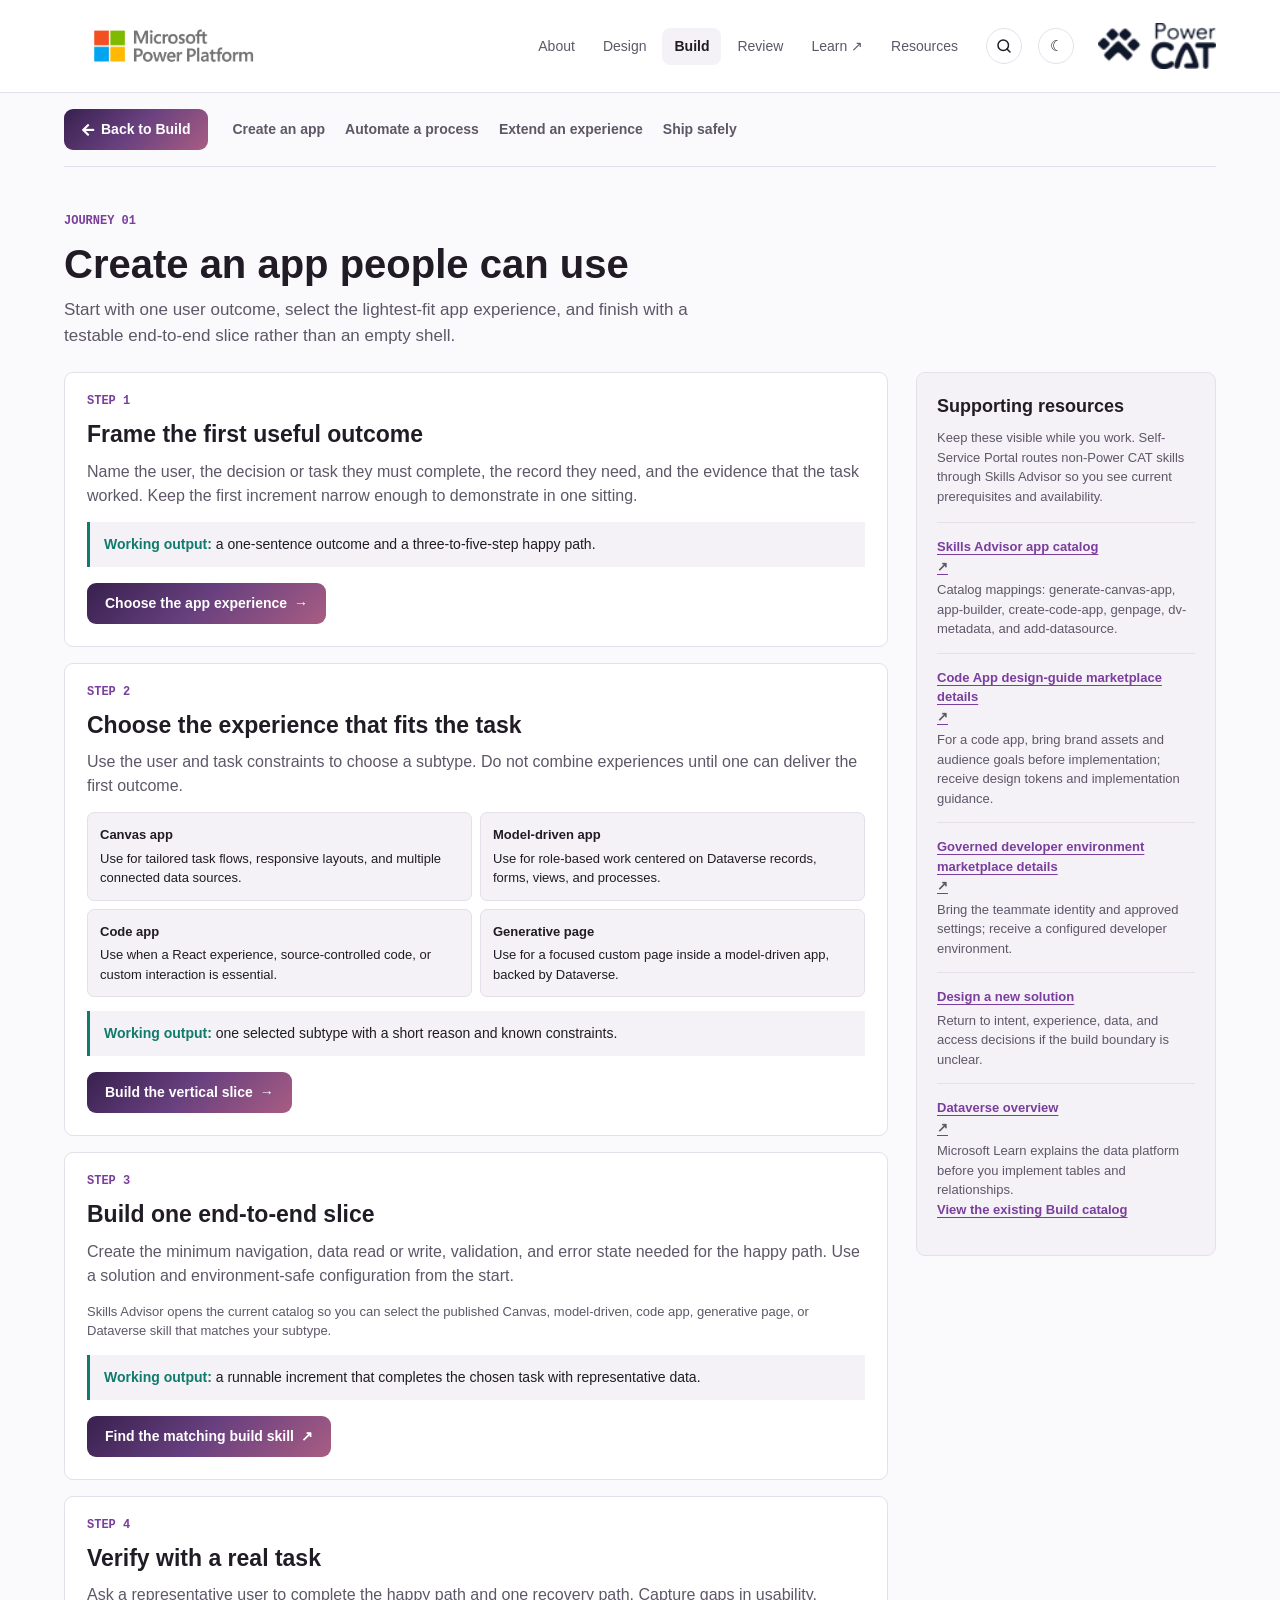
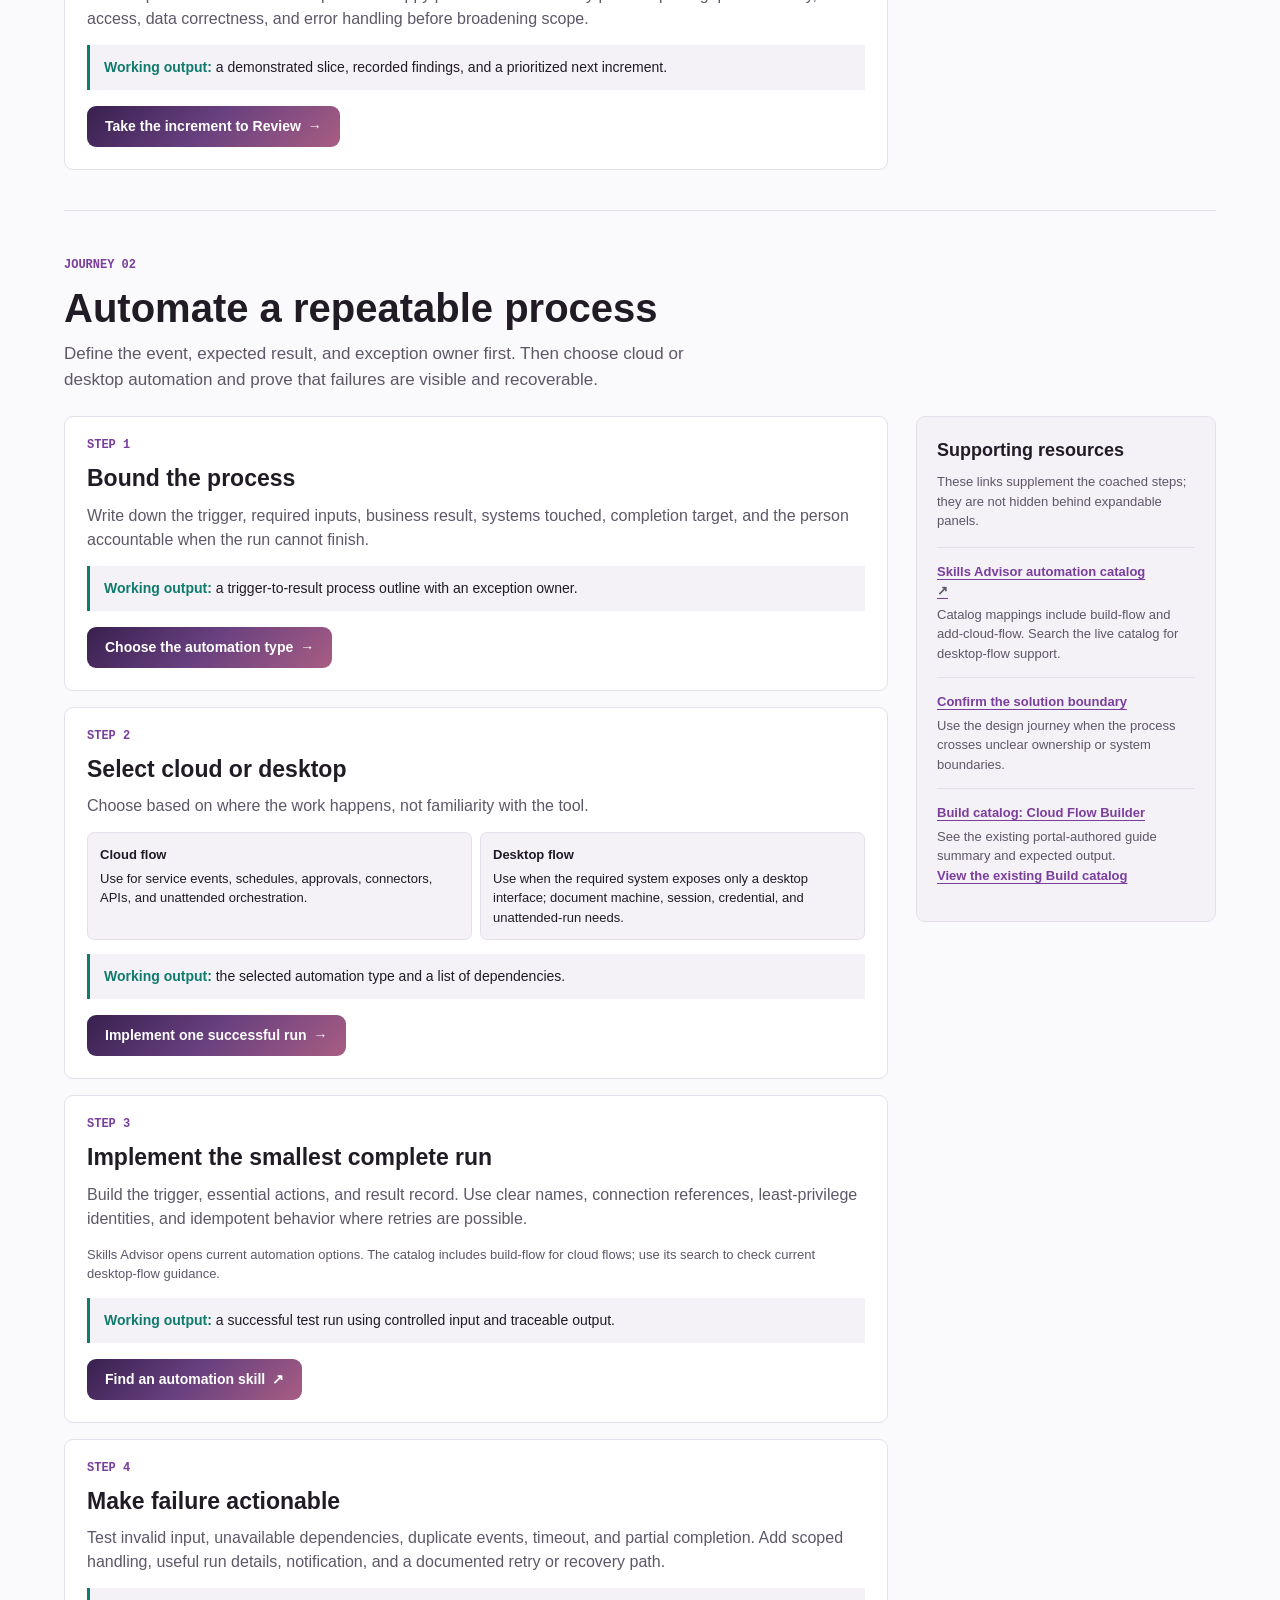
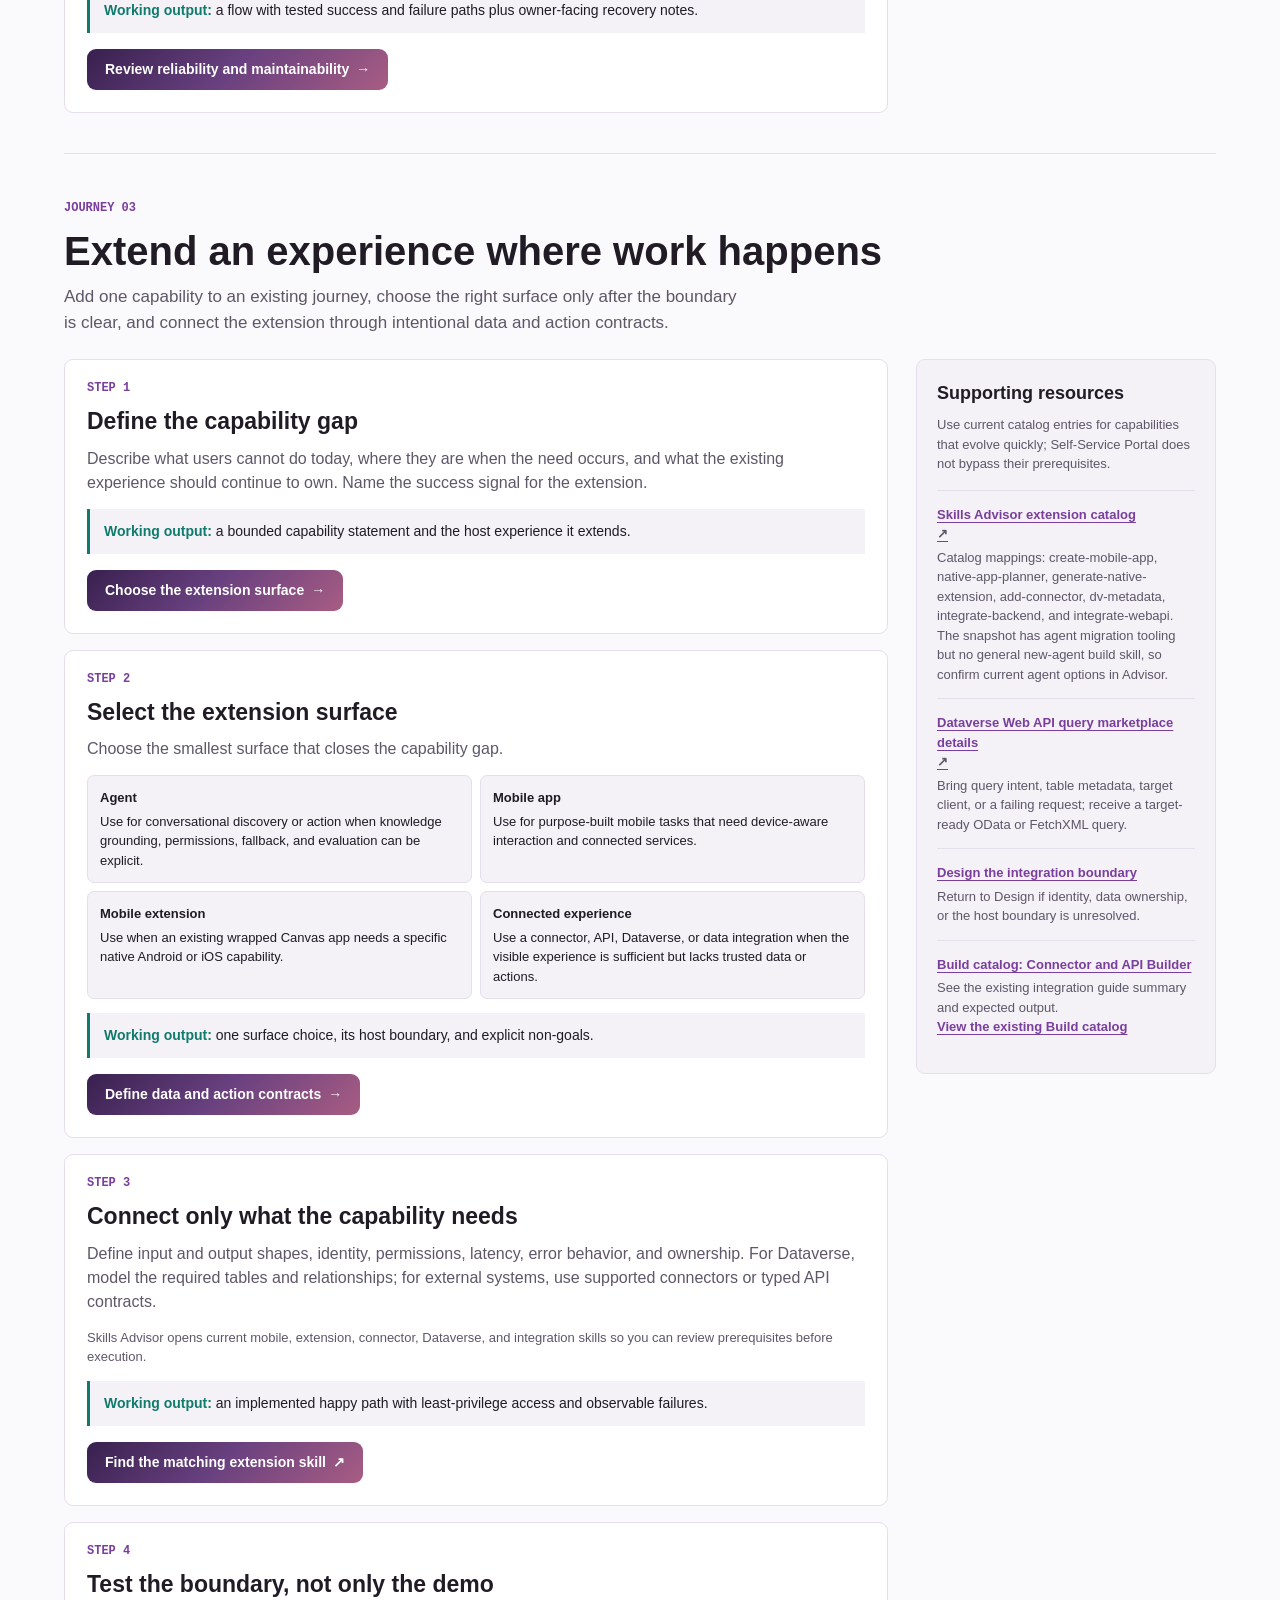
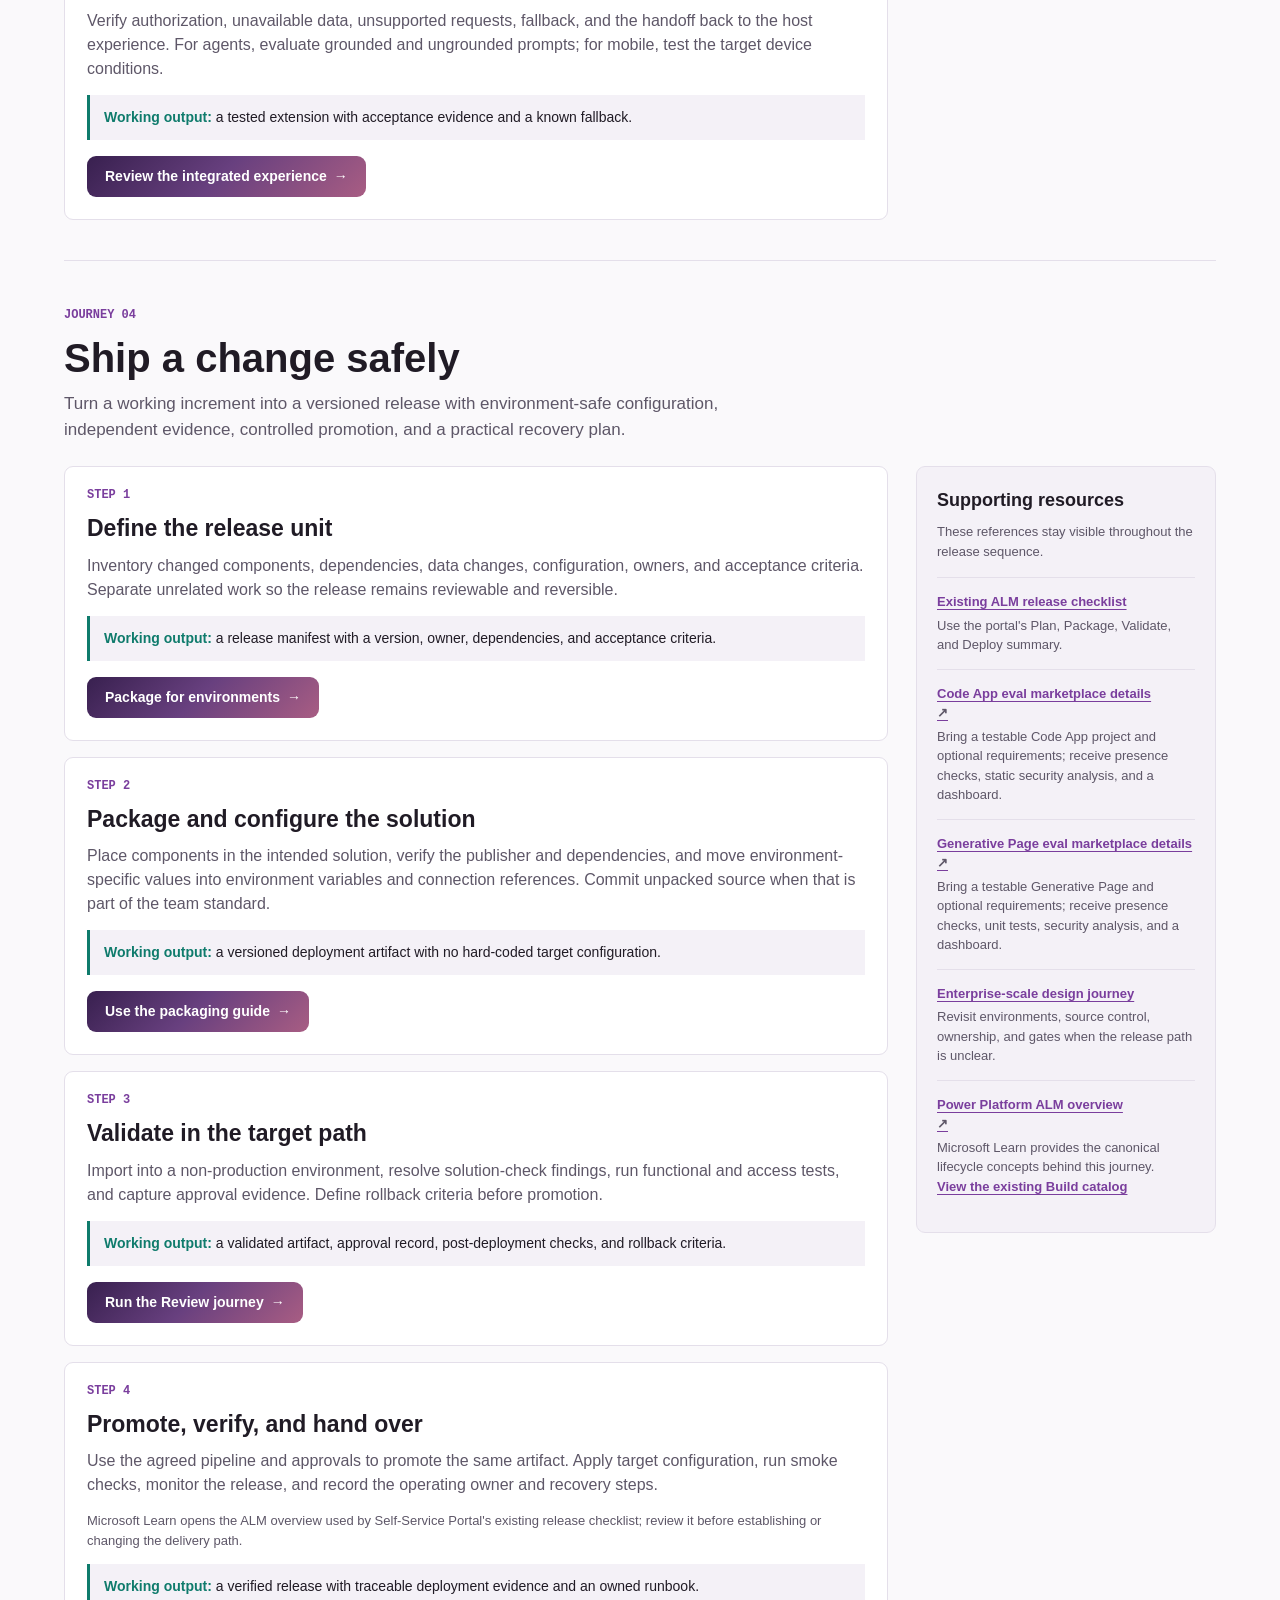
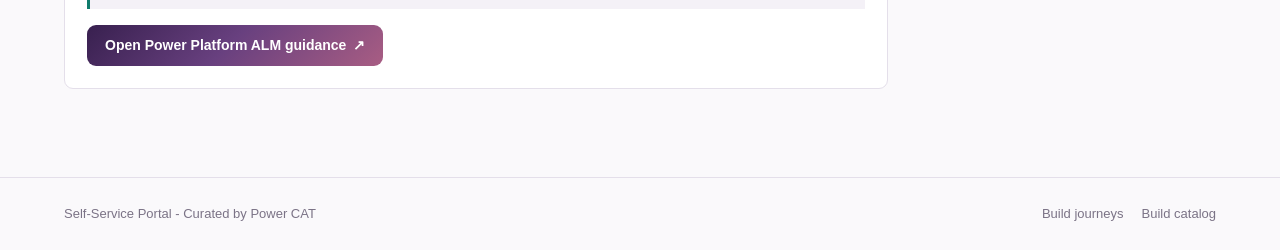
==== commit b87fd4df: "Improve portal navigation and guidance Add top-bar search access, refine guided routing and layouts," ====
--- a/ssp-build-guide.html
+++ b/ssp-build-guide.html
@@ -3,7 +3,7 @@
 <head>
   <meta charset="UTF-8">
   <meta name="viewport" content="width=device-width, initial-scale=1.0">
-  <title>SSP - Coached Build journeys</title>
+  <title>Self-Service Portal - Coached Build journeys</title>
   <script>
     (() => {
       let saved;
@@ -11,11 +11,11 @@
       document.documentElement.dataset.theme = new URLSearchParams(location.search).get("scoutTheme") || saved || (matchMedia("(prefers-color-scheme: dark)").matches ? "dark" : "light");
     })();
   </script>
-  <link rel="stylesheet" href="assets/css/ssp-design.css?v=20260926-powercat-hero">
-  <link rel="stylesheet" href="assets/css/ssp-build-guide.css?v=20260926-coached-journeys">
-  <link rel="stylesheet" href="assets/css/header-brand.css?v=20260926-right-nav">
+  <link rel="stylesheet" href="assets/css/ssp-design.css?v=20260928-action-spacing">
+  <link rel="stylesheet" href="assets/css/ssp-build-guide.css?v=20260928-narrow-gutters">
+  <link rel="stylesheet" href="assets/css/header-brand.css?v=20261001-search-icon">
   <link rel="stylesheet" href="assets/css/fontawesome-all.min.css">
-  <script src="assets/js/ssp-search-entry.js?v=20260926-powercat-marketplace" defer></script>
+  <script src="assets/js/ssp-search-entry.js?v=20261001-search-focus" defer></script>
 </head>
 <body class="pillar-build">
   <header class="topbar"><div class="wrap row">
@@ -42,7 +42,7 @@
           <li class="coached-step" id="create-app-increment"><h3>Build one end-to-end slice</h3><p>Create the minimum navigation, data read or write, validation, and error state needed for the happy path. Use a solution and environment-safe configuration from the start.</p><p class="external-note">Skills Advisor opens the current catalog so you can select the published Canvas, model-driven, code app, generative page, or Dataverse skill that matches your subtype.</p><div class="step-output"><strong>Working output:</strong> a runnable increment that completes the chosen task with representative data.</div><div class="step-action"><a class="btn" href="https://aka.ms/powerplatformskillsadvisor" target="ssp-skills" rel="noopener">Find the matching build skill <span aria-hidden="true">&nearr;</span></a></div></li>
           <li class="coached-step" id="create-app-verify"><h3>Verify with a real task</h3><p>Ask a representative user to complete the happy path and one recovery path. Capture gaps in usability, access, data correctness, and error handling before broadening scope.</p><div class="step-output"><strong>Working output:</strong> a demonstrated slice, recorded findings, and a prioritized next increment.</div><div class="step-action"><a class="btn" href="ssp-review.html">Take the increment to Review <span aria-hidden="true">&rarr;</span></a></div></li>
         </ol>
-        <aside class="journey-support" aria-labelledby="create-app-support"><h3 id="create-app-support">Supporting resources</h3><p>Keep these visible while you work. SSP routes non-Power CAT skills through Skills Advisor so you see current prerequisites and availability.</p><ul class="support-list"><li><a href="https://aka.ms/powerplatformskillsadvisor" target="ssp-skills" rel="noopener">Skills Advisor app catalog <span aria-hidden="true">&nearr;</span></a><span>Catalog mappings: generate-canvas-app, app-builder, create-code-app, genpage, dv-metadata, and add-datasource.</span></li><li><a data-skill-owner="power-cat" href="https://microsoft.github.io/power-cat-skills/power-platform-migration-factory/skill.html?id=powercat-code-apps__design-guide" target="_blank" rel="noopener">Code App design-guide marketplace details <span aria-hidden="true">&nearr;</span></a><span>For a code app, bring brand assets and audience goals before implementation; receive design tokens and implementation guidance.</span></li><li><a data-skill-owner="power-cat" href="https://microsoft.github.io/power-cat-skills/power-platform-migration-factory/skill.html?id=powercat-governance__create-pp-dev-env" target="_blank" rel="noopener">Governed developer environment marketplace details <span aria-hidden="true">&nearr;</span></a><span>Bring the teammate identity and approved settings; receive a configured developer environment.</span></li><li><a href="ssp-design-guide.html#new">Design a new solution</a><span>Return to intent, experience, data, and access decisions if the build boundary is unclear.</span></li><li><a href="https://learn.microsoft.com/power-apps/maker/data-platform/data-platform-intro" target="_blank" rel="noopener">Dataverse overview <span aria-hidden="true">&nearr;</span></a><span>Microsoft Learn explains the data platform before you implement tables and relationships.</span></li></ul><p class="catalog-return"><a href="ssp-build.html#skills">View the existing Build catalog</a></p></aside>
+        <aside class="journey-support" aria-labelledby="create-app-support"><h3 id="create-app-support">Supporting resources</h3><p>Keep these visible while you work. Self-Service Portal routes non-Power CAT skills through Skills Advisor so you see current prerequisites and availability.</p><ul class="support-list"><li><a href="https://aka.ms/powerplatformskillsadvisor" target="ssp-skills" rel="noopener">Skills Advisor app catalog <span aria-hidden="true">&nearr;</span></a><span>Catalog mappings: generate-canvas-app, app-builder, create-code-app, genpage, dv-metadata, and add-datasource.</span></li><li><a data-skill-owner="power-cat" href="https://microsoft.github.io/power-cat-skills/power-platform-migration-factory/skill.html?id=powercat-code-apps__design-guide" target="_blank" rel="noopener">Code App design-guide marketplace details <span aria-hidden="true">&nearr;</span></a><span>For a code app, bring brand assets and audience goals before implementation; receive design tokens and implementation guidance.</span></li><li><a data-skill-owner="power-cat" href="https://microsoft.github.io/power-cat-skills/power-platform-migration-factory/skill.html?id=powercat-governance__create-pp-dev-env" target="_blank" rel="noopener">Governed developer environment marketplace details <span aria-hidden="true">&nearr;</span></a><span>Bring the teammate identity and approved settings; receive a configured developer environment.</span></li><li><a href="ssp-design-guide.html#new">Design a new solution</a><span>Return to intent, experience, data, and access decisions if the build boundary is unclear.</span></li><li><a href="https://learn.microsoft.com/power-apps/maker/data-platform/data-platform-intro" target="_blank" rel="noopener">Dataverse overview <span aria-hidden="true">&nearr;</span></a><span>Microsoft Learn explains the data platform before you implement tables and relationships.</span></li></ul><p class="catalog-return"><a href="ssp-build.html#skills">View the existing Build catalog</a></p></aside>
       </div>
     </article>
 
@@ -68,7 +68,7 @@
           <li class="coached-step" id="extend-experience-connect"><h3>Connect only what the capability needs</h3><p>Define input and output shapes, identity, permissions, latency, error behavior, and ownership. For Dataverse, model the required tables and relationships; for external systems, use supported connectors or typed API contracts.</p><p class="external-note">Skills Advisor opens current mobile, extension, connector, Dataverse, and integration skills so you can review prerequisites before execution.</p><div class="step-output"><strong>Working output:</strong> an implemented happy path with least-privilege access and observable failures.</div><div class="step-action"><a class="btn" href="https://aka.ms/powerplatformskillsadvisor" target="ssp-skills" rel="noopener">Find the matching extension skill <span aria-hidden="true">&nearr;</span></a></div></li>
           <li class="coached-step" id="extend-experience-verify"><h3>Test the boundary, not only the demo</h3><p>Verify authorization, unavailable data, unsupported requests, fallback, and the handoff back to the host experience. For agents, evaluate grounded and ungrounded prompts; for mobile, test the target device conditions.</p><div class="step-output"><strong>Working output:</strong> a tested extension with acceptance evidence and a known fallback.</div><div class="step-action"><a class="btn" href="ssp-review.html">Review the integrated experience <span aria-hidden="true">&rarr;</span></a></div></li>
         </ol>
-        <aside class="journey-support" aria-labelledby="extend-support"><h3 id="extend-support">Supporting resources</h3><p>Use current catalog entries for capabilities that evolve quickly; SSP does not bypass their prerequisites.</p><ul class="support-list"><li><a href="https://aka.ms/powerplatformskillsadvisor" target="ssp-skills" rel="noopener">Skills Advisor extension catalog <span aria-hidden="true">&nearr;</span></a><span>Catalog mappings: create-mobile-app, native-app-planner, generate-native-extension, add-connector, dv-metadata, integrate-backend, and integrate-webapi. The snapshot has agent migration tooling but no general new-agent build skill, so confirm current agent options in Advisor.</span></li><li><a data-skill-owner="power-cat" href="https://microsoft.github.io/power-cat-skills/power-platform-migration-factory/skill.html?id=powercat-dataverse__dataverse-webapi-query" target="_blank" rel="noopener">Dataverse Web API query marketplace details <span aria-hidden="true">&nearr;</span></a><span>Bring query intent, table metadata, target client, or a failing request; receive a target-ready OData or FetchXML query.</span></li><li><a href="ssp-design-guide.html#new">Design the integration boundary</a><span>Return to Design if identity, data ownership, or the host boundary is unresolved.</span></li><li><a href="ssp-build.html#skill-connector-and-api-builder">Build catalog: Connector and API Builder</a><span>See the existing integration guide summary and expected output.</span></li></ul><p class="catalog-return"><a href="ssp-build.html#skills">View the existing Build catalog</a></p></aside>
+        <aside class="journey-support" aria-labelledby="extend-support"><h3 id="extend-support">Supporting resources</h3><p>Use current catalog entries for capabilities that evolve quickly; Self-Service Portal does not bypass their prerequisites.</p><ul class="support-list"><li><a href="https://aka.ms/powerplatformskillsadvisor" target="ssp-skills" rel="noopener">Skills Advisor extension catalog <span aria-hidden="true">&nearr;</span></a><span>Catalog mappings: create-mobile-app, native-app-planner, generate-native-extension, add-connector, dv-metadata, integrate-backend, and integrate-webapi. The snapshot has agent migration tooling but no general new-agent build skill, so confirm current agent options in Advisor.</span></li><li><a data-skill-owner="power-cat" href="https://microsoft.github.io/power-cat-skills/power-platform-migration-factory/skill.html?id=powercat-dataverse__dataverse-webapi-query" target="_blank" rel="noopener">Dataverse Web API query marketplace details <span aria-hidden="true">&nearr;</span></a><span>Bring query intent, table metadata, target client, or a failing request; receive a target-ready OData or FetchXML query.</span></li><li><a href="ssp-design-guide.html#new">Design the integration boundary</a><span>Return to Design if identity, data ownership, or the host boundary is unresolved.</span></li><li><a href="ssp-build.html#skill-connector-and-api-builder">Build catalog: Connector and API Builder</a><span>See the existing integration guide summary and expected output.</span></li></ul><p class="catalog-return"><a href="ssp-build.html#skills">View the existing Build catalog</a></p></aside>
       </div>
     </article>
 
@@ -79,7 +79,7 @@
           <li class="coached-step" id="ship-safely-scope"><h3>Define the release unit</h3><p>Inventory changed components, dependencies, data changes, configuration, owners, and acceptance criteria. Separate unrelated work so the release remains reviewable and reversible.</p><div class="step-output"><strong>Working output:</strong> a release manifest with a version, owner, dependencies, and acceptance criteria.</div><div class="step-action"><a class="btn" href="#ship-safely-package">Package for environments <span aria-hidden="true">&rarr;</span></a></div></li>
           <li class="coached-step" id="ship-safely-package"><h3>Package and configure the solution</h3><p>Place components in the intended solution, verify the publisher and dependencies, and move environment-specific values into environment variables and connection references. Commit unpacked source when that is part of the team standard.</p><div class="step-output"><strong>Working output:</strong> a versioned deployment artifact with no hard-coded target configuration.</div><div class="step-action"><a class="btn" href="ssp-build.html#skill-solution-packaging-guide">Use the packaging guide <span aria-hidden="true">&rarr;</span></a></div></li>
           <li class="coached-step" id="ship-safely-validate"><h3>Validate in the target path</h3><p>Import into a non-production environment, resolve solution-check findings, run functional and access tests, and capture approval evidence. Define rollback criteria before promotion.</p><div class="step-output"><strong>Working output:</strong> a validated artifact, approval record, post-deployment checks, and rollback criteria.</div><div class="step-action"><a class="btn" href="ssp-review.html">Run the Review journey <span aria-hidden="true">&rarr;</span></a></div></li>
-          <li class="coached-step" id="ship-safely-deploy"><h3>Promote, verify, and hand over</h3><p>Use the agreed pipeline and approvals to promote the same artifact. Apply target configuration, run smoke checks, monitor the release, and record the operating owner and recovery steps.</p><p class="external-note">Microsoft Learn opens the ALM overview used by SSP's existing release checklist; review it before establishing or changing the delivery path.</p><div class="step-output"><strong>Working output:</strong> a verified release with traceable deployment evidence and an owned runbook.</div><div class="step-action"><a class="btn" href="https://learn.microsoft.com/power-platform/alm/overview-alm" target="_blank" rel="noopener">Open Power Platform ALM guidance <span aria-hidden="true">&nearr;</span></a></div></li>
+          <li class="coached-step" id="ship-safely-deploy"><h3>Promote, verify, and hand over</h3><p>Use the agreed pipeline and approvals to promote the same artifact. Apply target configuration, run smoke checks, monitor the release, and record the operating owner and recovery steps.</p><p class="external-note">Microsoft Learn opens the ALM overview used by Self-Service Portal's existing release checklist; review it before establishing or changing the delivery path.</p><div class="step-output"><strong>Working output:</strong> a verified release with traceable deployment evidence and an owned runbook.</div><div class="step-action"><a class="btn" href="https://learn.microsoft.com/power-platform/alm/overview-alm" target="_blank" rel="noopener">Open Power Platform ALM guidance <span aria-hidden="true">&nearr;</span></a></div></li>
         </ol>
         <aside class="journey-support" aria-labelledby="ship-support"><h3 id="ship-support">Supporting resources</h3><p>These references stay visible throughout the release sequence.</p><ul class="support-list"><li><a href="ssp-build.html#process-heading">Existing ALM release checklist</a><span>Use the portal's Plan, Package, Validate, and Deploy summary.</span></li><li><a data-skill-owner="power-cat" href="https://microsoft.github.io/power-cat-skills/power-platform-migration-factory/skill.html?id=powercat-procode-eval__eval-generator-code-app" target="_blank" rel="noopener">Code App eval marketplace details <span aria-hidden="true">&nearr;</span></a><span>Bring a testable Code App project and optional requirements; receive presence checks, static security analysis, and a dashboard.</span></li><li><a data-skill-owner="power-cat" href="https://microsoft.github.io/power-cat-skills/power-platform-migration-factory/skill.html?id=powercat-procode-eval__eval-generator-gen-pages" target="_blank" rel="noopener">Generative Page eval marketplace details <span aria-hidden="true">&nearr;</span></a><span>Bring a testable Generative Page and optional requirements; receive presence checks, unit tests, security analysis, and a dashboard.</span></li><li><a href="ssp-design-guide.html#govern">Enterprise-scale design journey</a><span>Revisit environments, source control, ownership, and gates when the release path is unclear.</span></li><li><a href="https://learn.microsoft.com/power-platform/alm/overview-alm" target="_blank" rel="noopener">Power Platform ALM overview <span aria-hidden="true">&nearr;</span></a><span>Microsoft Learn provides the canonical lifecycle concepts behind this journey.</span></li></ul><p class="catalog-return"><a href="ssp-build.html#skills">View the existing Build catalog</a></p></aside>
       </div>
--- a/assets/css/ssp-design.css
+++ b/assets/css/ssp-design.css
@@ -292,7 +292,7 @@
 .skills-section .guide-panel details { padding: 0; border: 0; background: transparent; }
 .skills-section .guide-panel summary { padding: 8px 0; color: var(--brand); }
 .skills-section .guide-panel .guide-resources { padding: 12px 0; }
-.skills-section .guide-panel .skill-actions { justify-content: flex-start; padding: 0; }
+.skills-section .guide-panel .skill-actions { justify-content: flex-start; gap: 18px; flex-wrap: wrap; padding: 0; }
 .skills-section .guide-panel .skill-actions .btn { display: inline; width: auto; max-width: 100%; padding: 0; border: 0; border-radius: 0; background: none; box-shadow: none; color: var(--brand); text-align: left; text-decoration: underline; text-underline-offset: 3px; }
 .skills-section .guide-panel .guide-resources a { display: block; color: var(--brand); text-align: left; }
 .skills-section .guide-panel .skill-actions .btn:hover { transform: none; filter: none; }
--- a/assets/css/ssp-build-guide.css
+++ b/assets/css/ssp-build-guide.css
@@ -125,6 +125,7 @@
 
 .coached-steps {
   display: grid;
+  min-width: 0;
   gap: 16px;
   margin: 0;
   padding: 0;
@@ -133,11 +134,13 @@
 }
 
 .coached-step {
+  min-width: 0;
   counter-increment: coached-step;
   padding: 22px;
   border: 1px solid var(--border);
   border-radius: 9px;
   background: var(--surface);
+  overflow-wrap: anywhere;
   scroll-margin-top: 82px;
 }
 
--- a/assets/css/header-brand.css
+++ b/assets/css/header-brand.css
@@ -143,6 +143,15 @@
 	flex: none;
 }
 
+.header-search svg {
+	width: 18px;
+	height: 18px;
+	fill: none;
+	stroke: currentColor;
+	stroke-width: 2;
+	stroke-linecap: round;
+}
+
 .topbar .logo {
 	flex-shrink: 0;
 }
@@ -237,8 +246,12 @@
 		order: 3;
 	}
 
+	.topbar .header-search {
+		order: 4;
+	}
+
 	.topbar #themeBtn {
-		order: 4;
+		order: 5;
 	}
 
 	#header {
@@ -246,6 +259,12 @@
 	}
 
 	#header #logo span {
+		display: none;
+	}
+}
+
+@media (max-width: 440px) {
+	.topbar .header-powercat {
 		display: none;
 	}
 }
@@ -263,4 +282,24 @@
 		width: 63px;
 		height: 25px;
 	}
+}
+
+@media (max-width: 300px) {
+	.wrap {
+		padding-right: 16px;
+		padding-left: 16px;
+	}
+
+	.platform-logo {
+		width: 80px;
+		height: 48px;
+	}
+
+	.topbar .row {
+		gap: 6px;
+	}
+
+	.topbar .header-powercat {
+		display: none;
+	}
 }
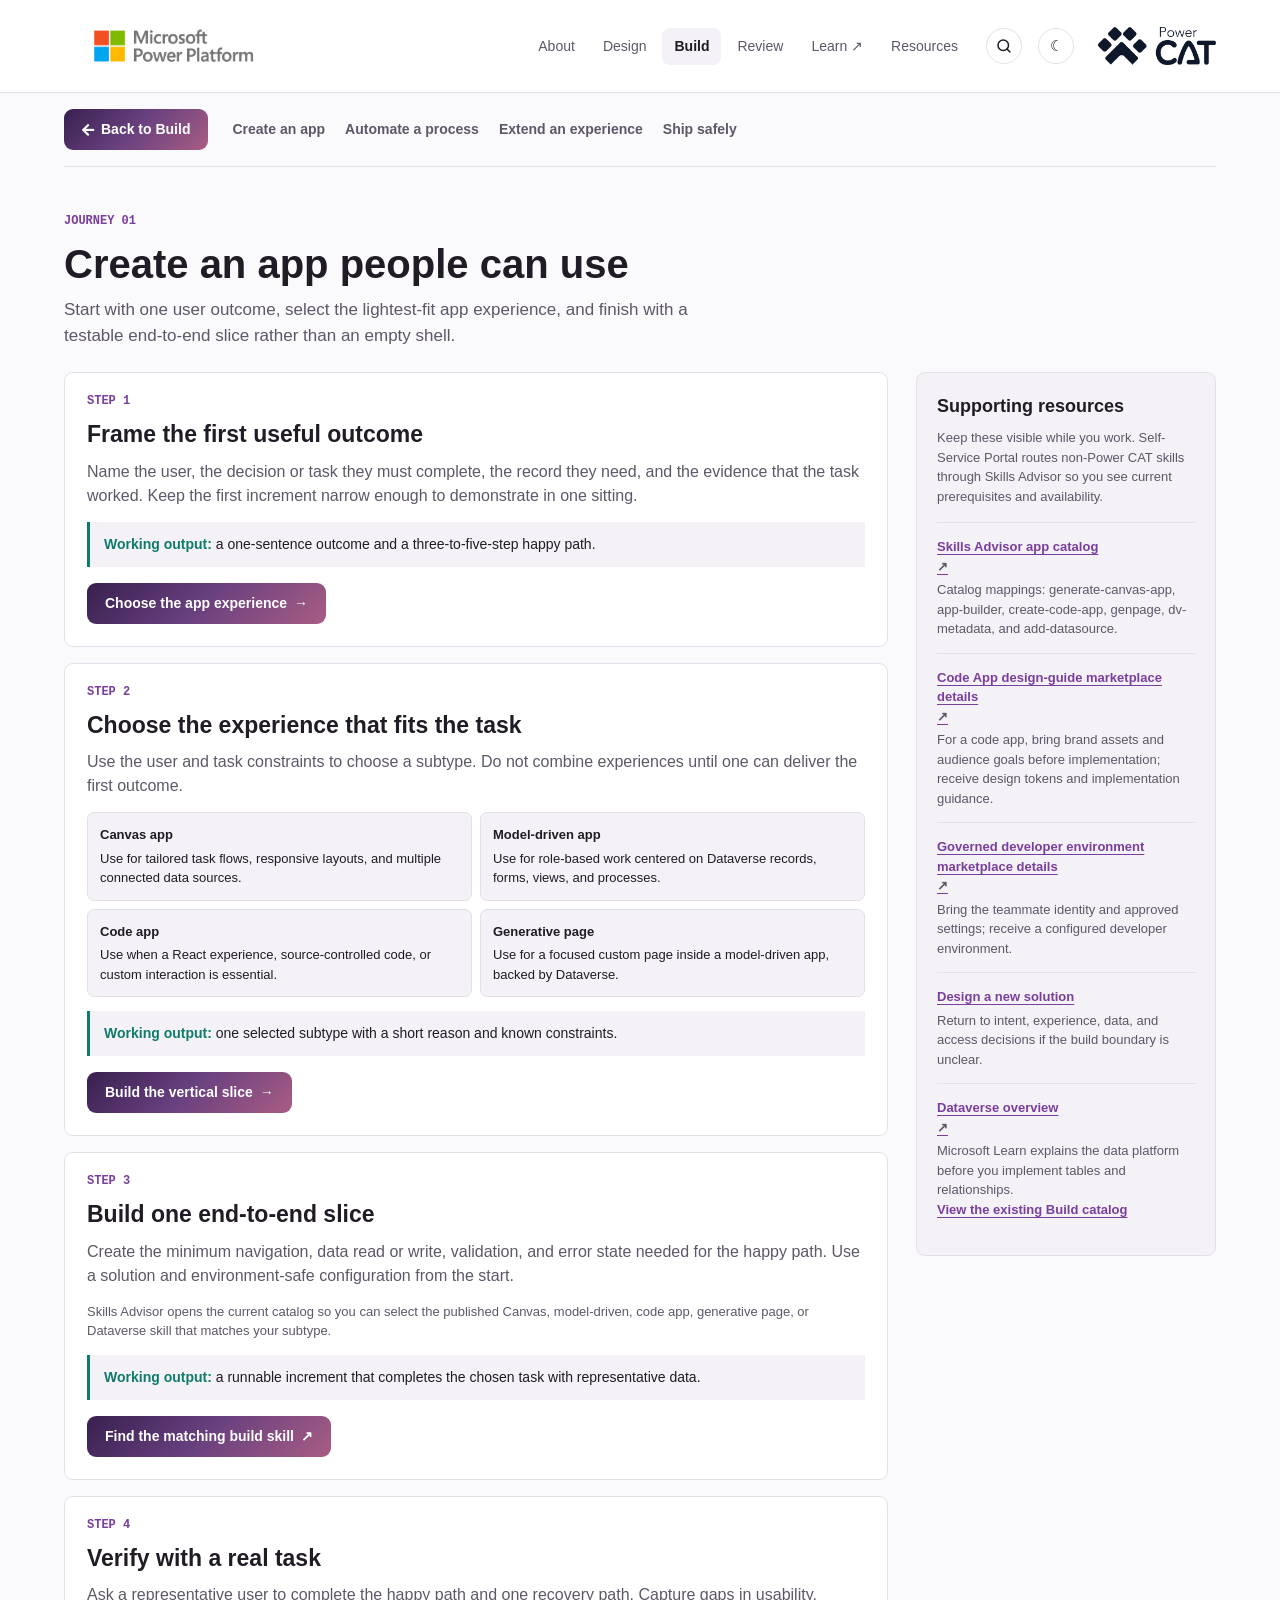
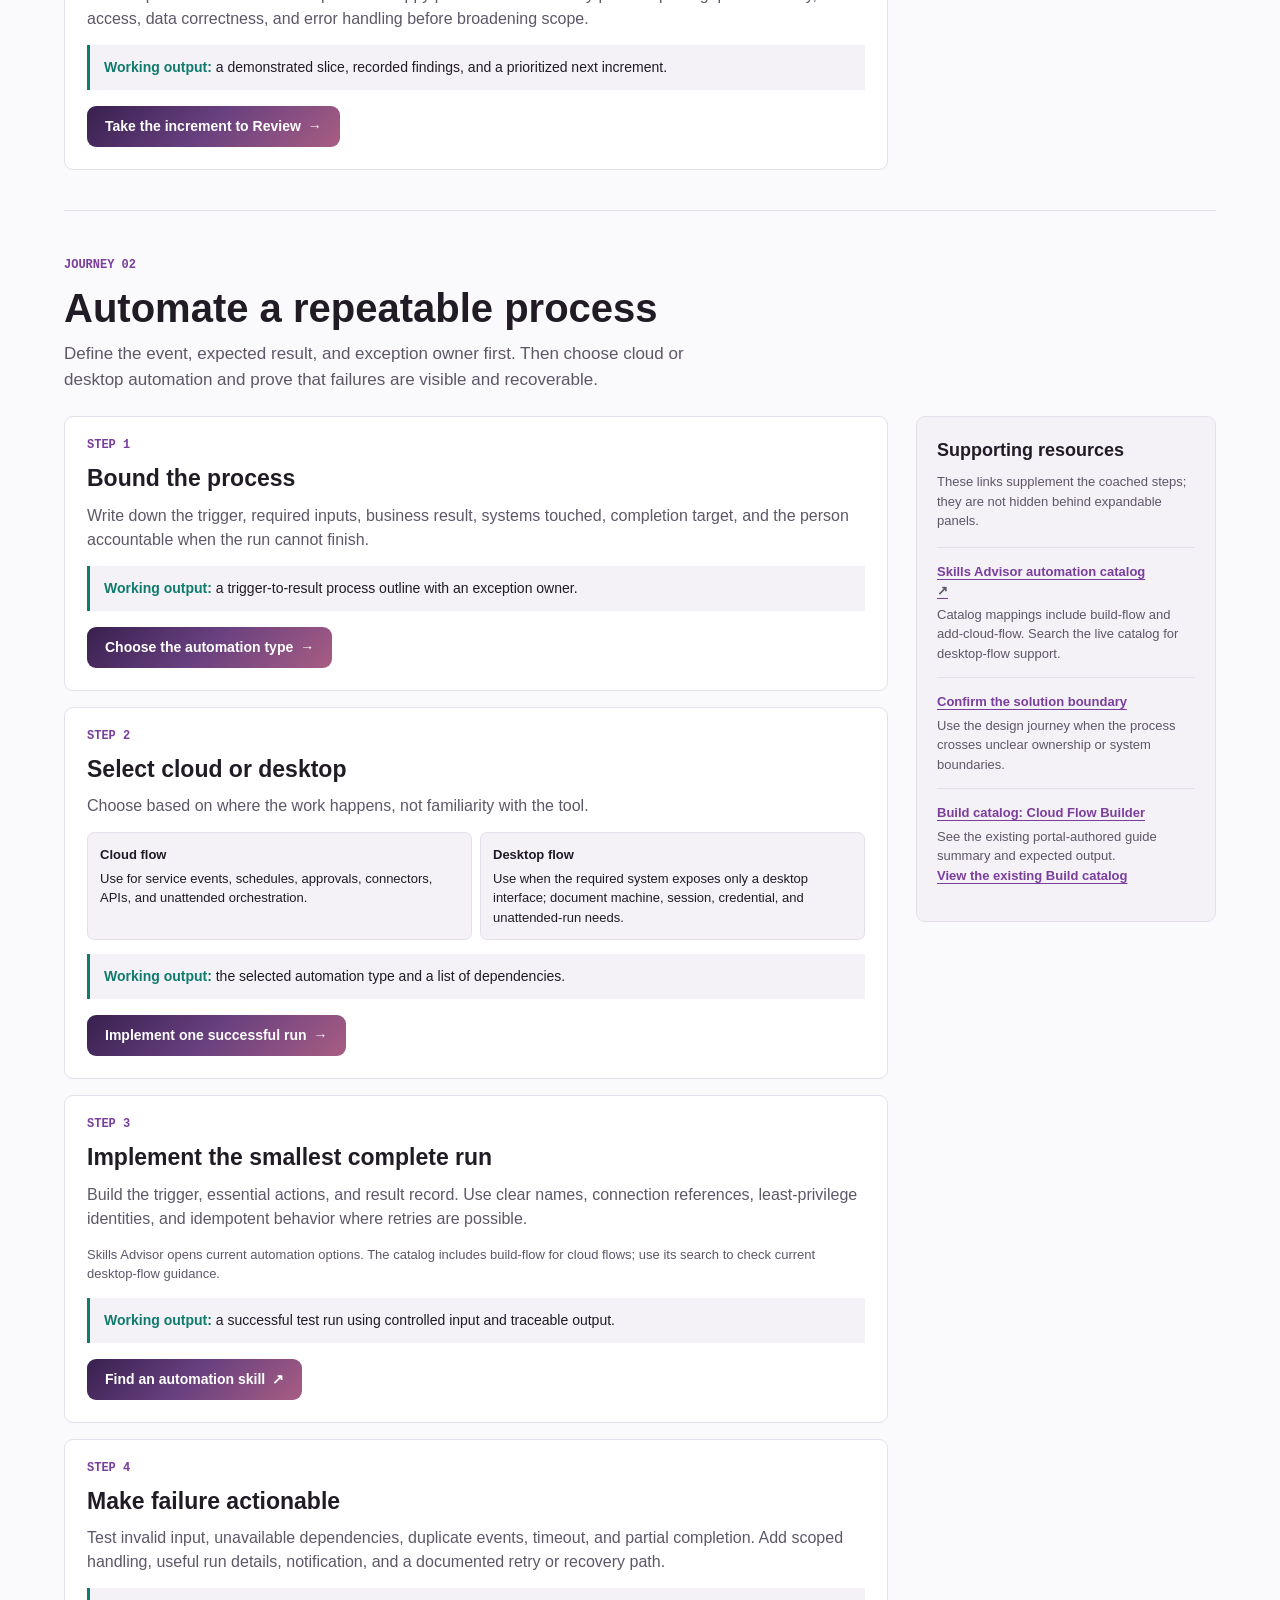
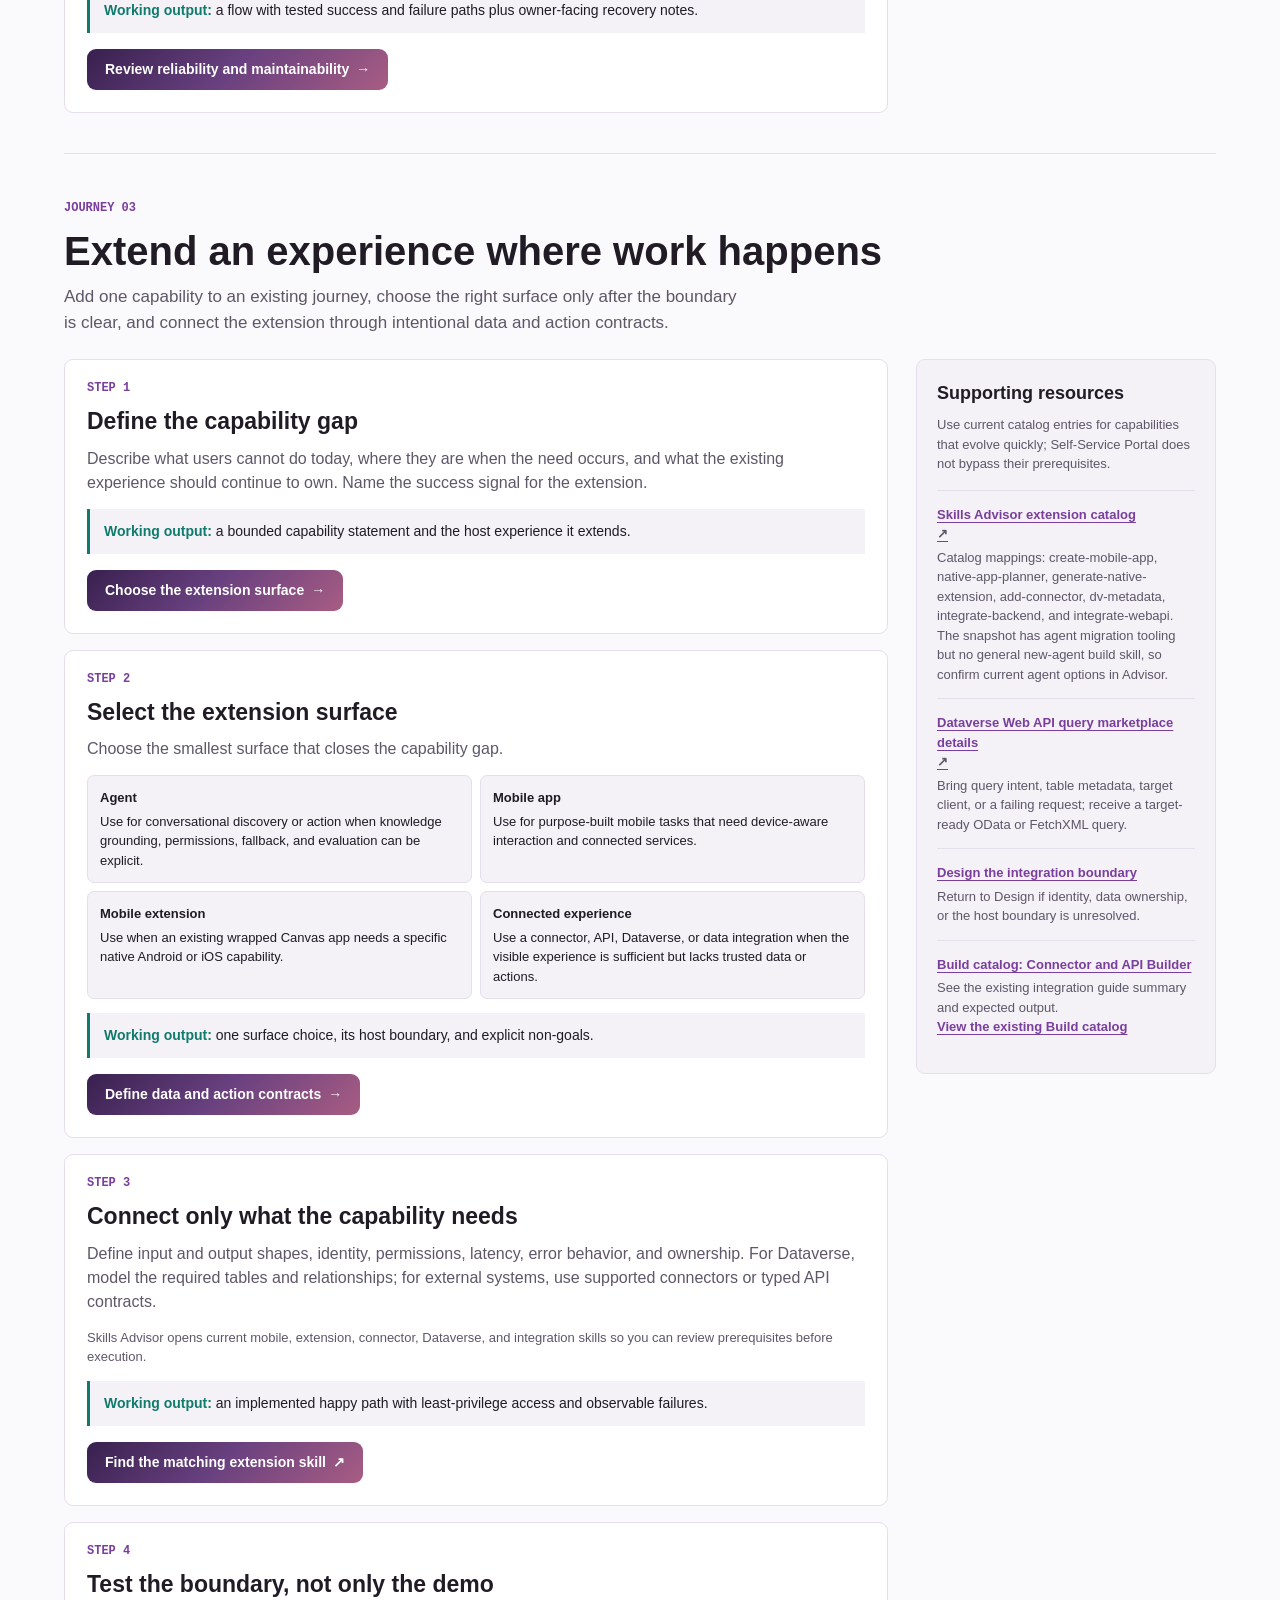
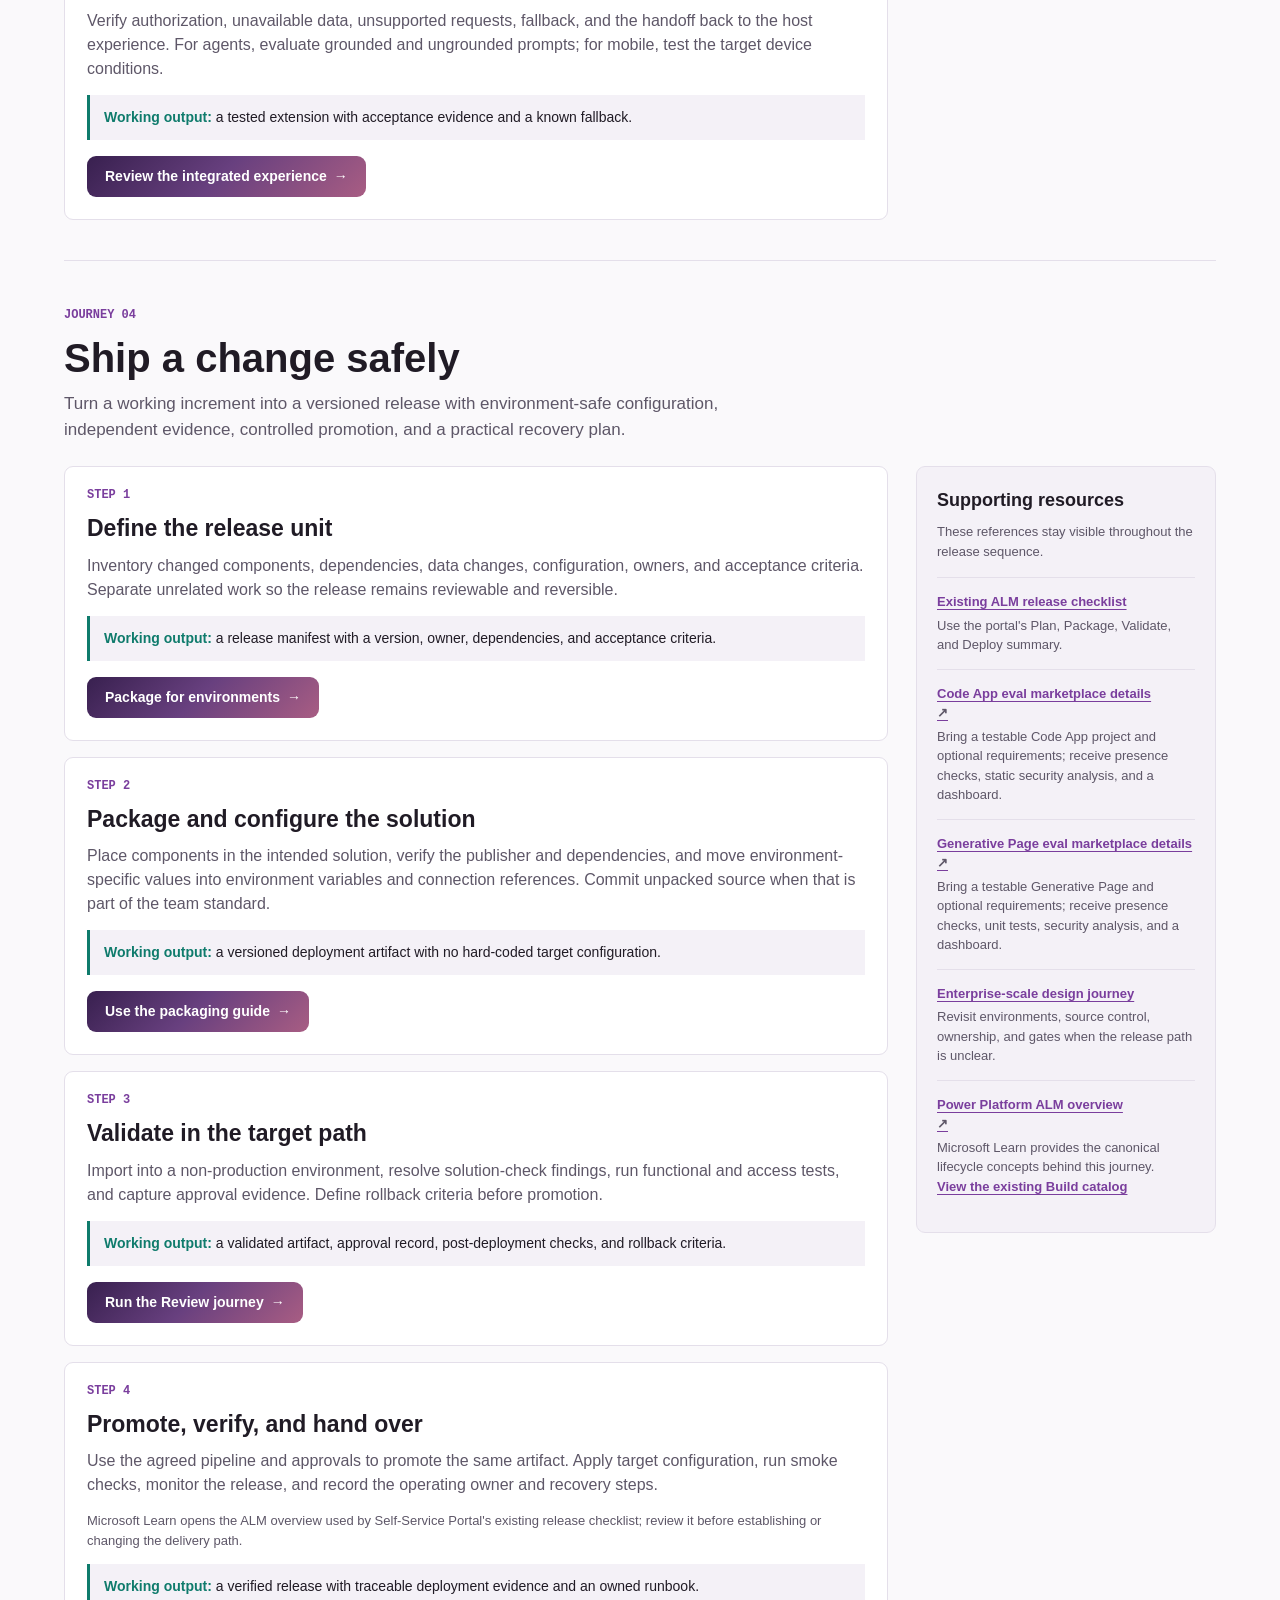
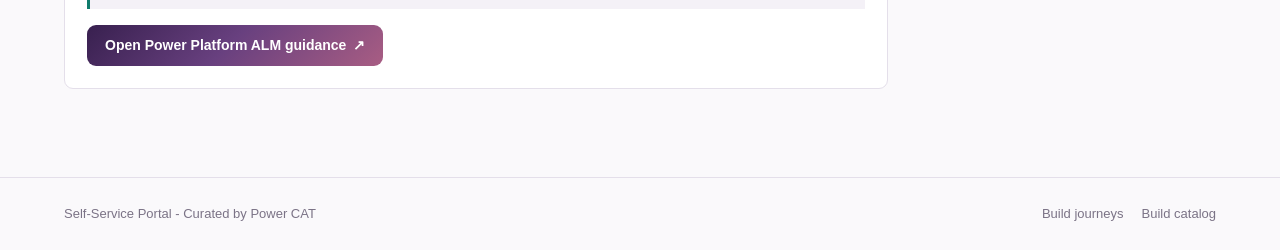
==== commit 2c371e80: "Improve portal guidance from user feedback Co-authored-by: Copilot <223556219+Copilot@users.noreply." ====
--- a/ssp-build-guide.html
+++ b/ssp-build-guide.html
@@ -15,7 +15,7 @@
   <link rel="stylesheet" href="assets/css/ssp-build-guide.css?v=20260928-narrow-gutters">
   <link rel="stylesheet" href="assets/css/header-brand.css?v=20261001-search-icon">
   <link rel="stylesheet" href="assets/css/fontawesome-all.min.css">
-  <script src="assets/js/ssp-search-entry.js?v=20261001-search-focus" defer></script>
+  <script src="assets/js/ssp-search-entry.js?v=20261006-link-routing" defer></script>
 </head>
 <body class="pillar-build">
   <header class="topbar"><div class="wrap row">
--- a/assets/css/ssp-design.css
+++ b/assets/css/ssp-design.css
@@ -92,6 +92,7 @@
 .breadcrumb a { color: var(--design); }
 .pillar-label { display: inline-flex; align-items: center; gap: 9px; width: max-content; margin-bottom: 16px; color: var(--design); font-size: 13px; font-weight: 800; text-transform: uppercase; letter-spacing: .8px; }
 .pillar-label::before { content: ""; width: 28px; height: 3px; background: var(--design); }
+.pillar-review .pillar-label::before { display: none; }
 .design-hero h1 { max-width: 860px; margin: 0; font-size: 64px; line-height: 1.03; letter-spacing: 0; font-weight: 800; }
 .lead { max-width: 720px; margin: 16px 0 20px; color: var(--muted); font-size: 19px; }
 .hero-actions { display: flex; justify-content: flex-start; gap: 12px; flex-wrap: wrap; }
@@ -107,6 +108,8 @@
 .kicker { color: var(--design); font-size: 12px; font-weight: 800; letter-spacing: 1px; text-transform: uppercase; }
 .section-head h2 { margin: 6px 0 0; font-size: 36px; line-height: 1.15; letter-spacing: 0; }
 .section-head p { max-width: 490px; margin: 0; color: var(--muted); }
+.pillar-review .section-head { align-items: flex-start; margin-bottom: 0; }
+.pillar-review .section-head p { max-width: 75ch; margin-top: 10px; }
 .pillar-design :is(section[aria-labelledby="outcomes-heading"], #design-advisor, #skills) .section-head { flex-direction: column; align-items: flex-start; gap: 10px; }
 .pillar-design :is(section[aria-labelledby="outcomes-heading"], #design-advisor, #skills) .section-head p { max-width: 75ch; }
 .advisor-shell { display: grid; grid-template-columns: 260px 1fr; border: 1px solid var(--border); border-radius: 8px; overflow: hidden; background: var(--surface); box-shadow: var(--shadow); }
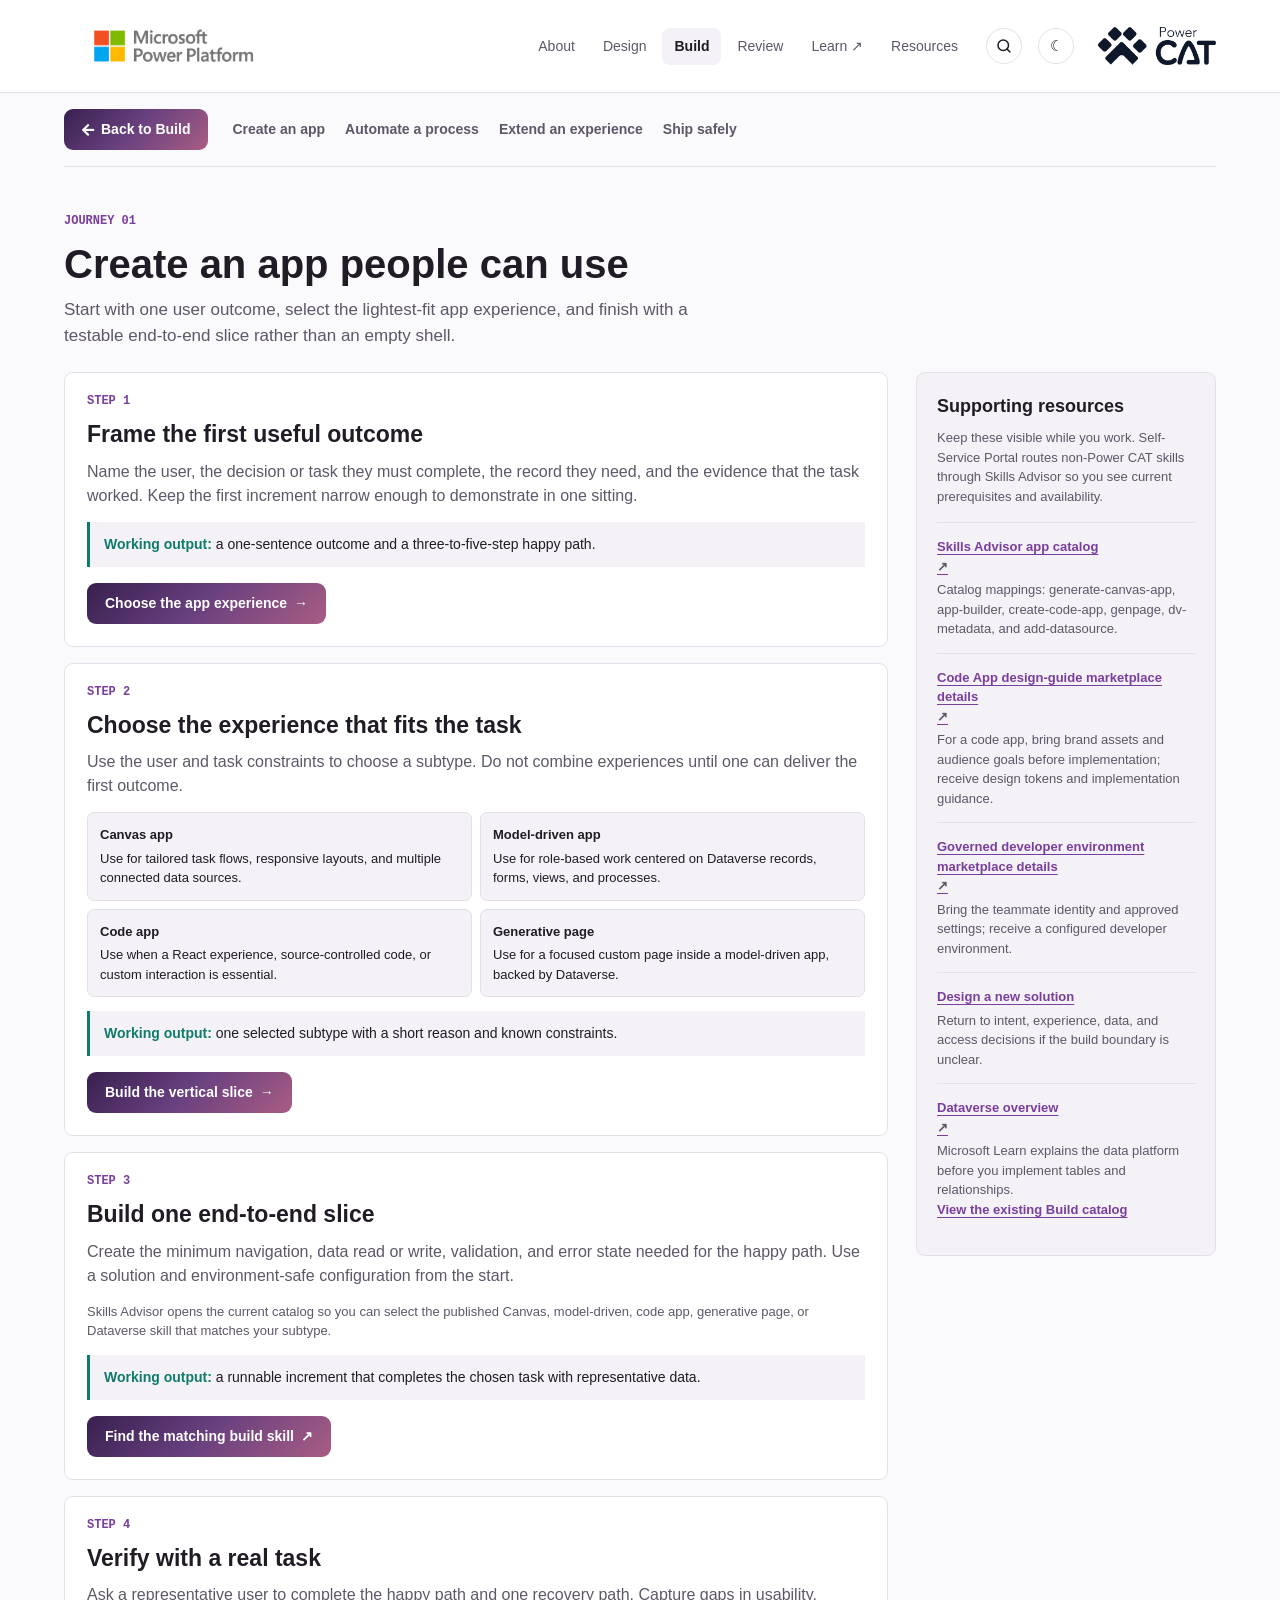
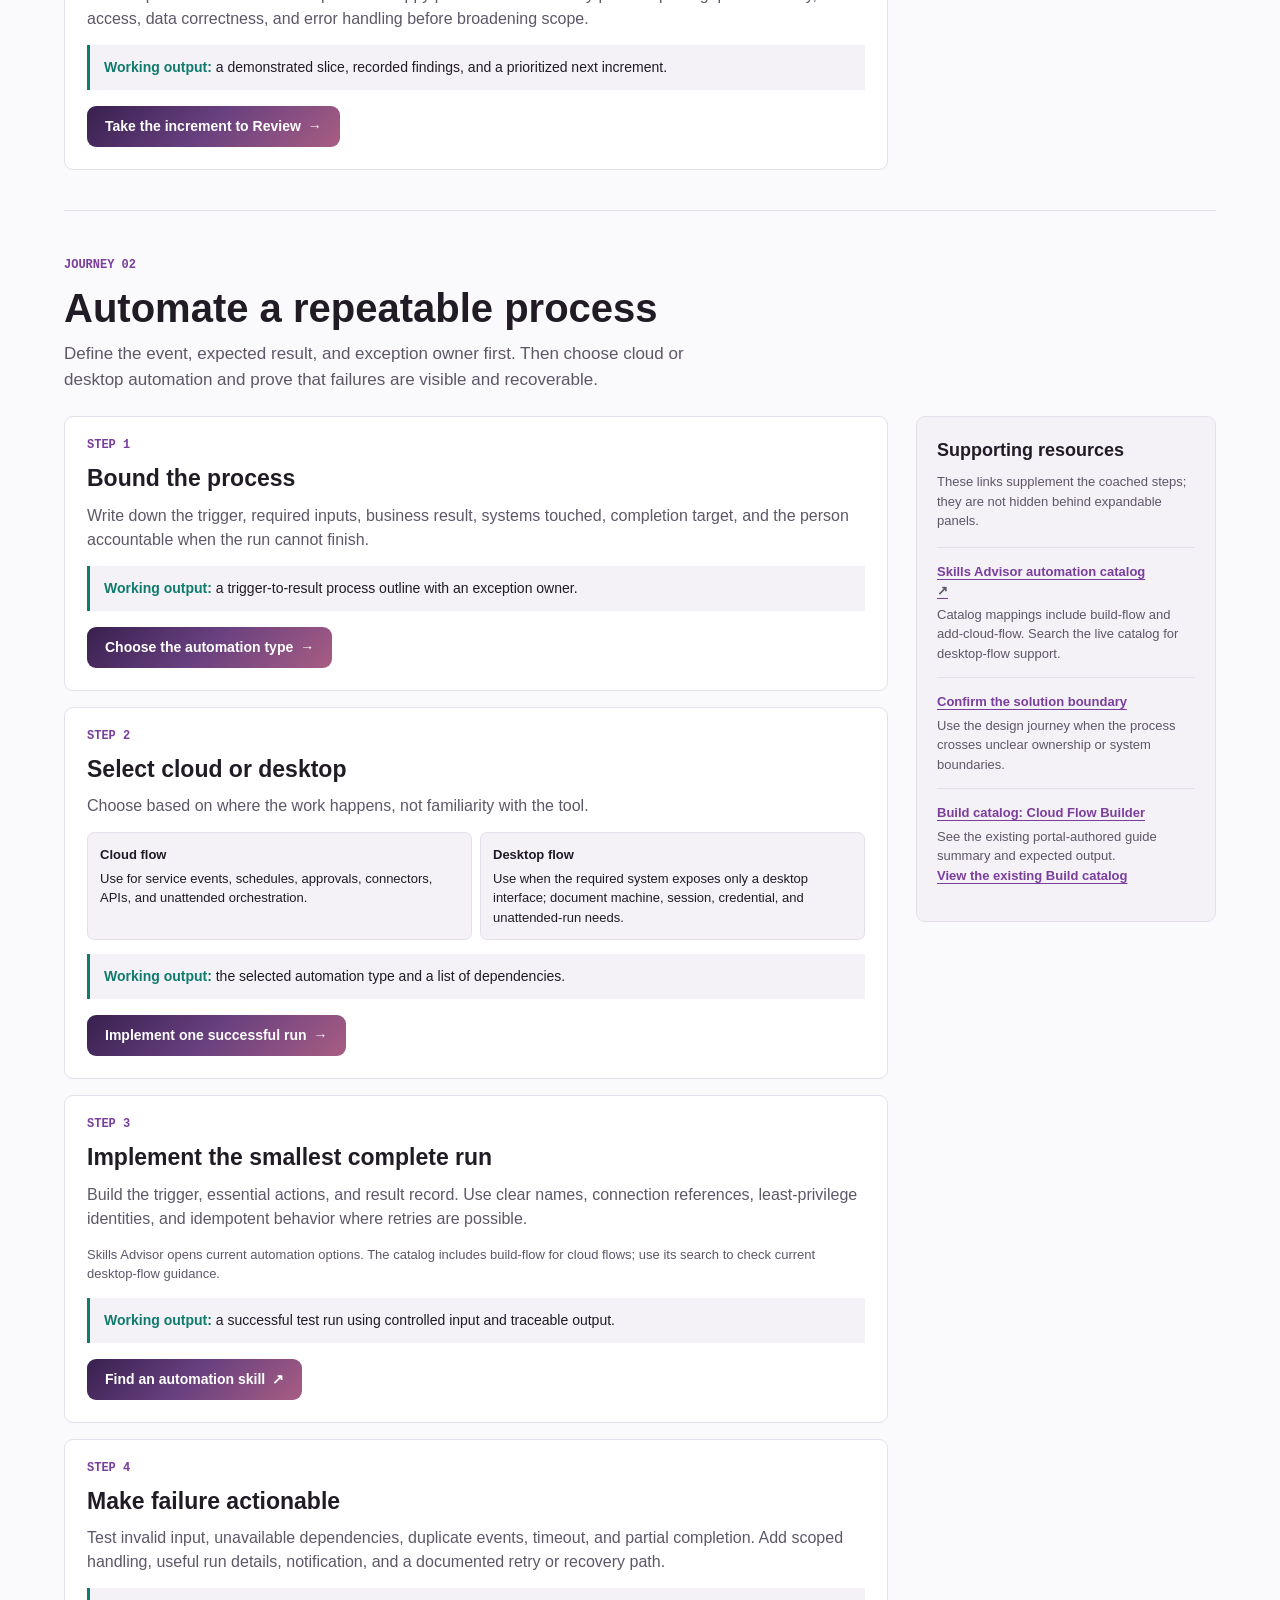
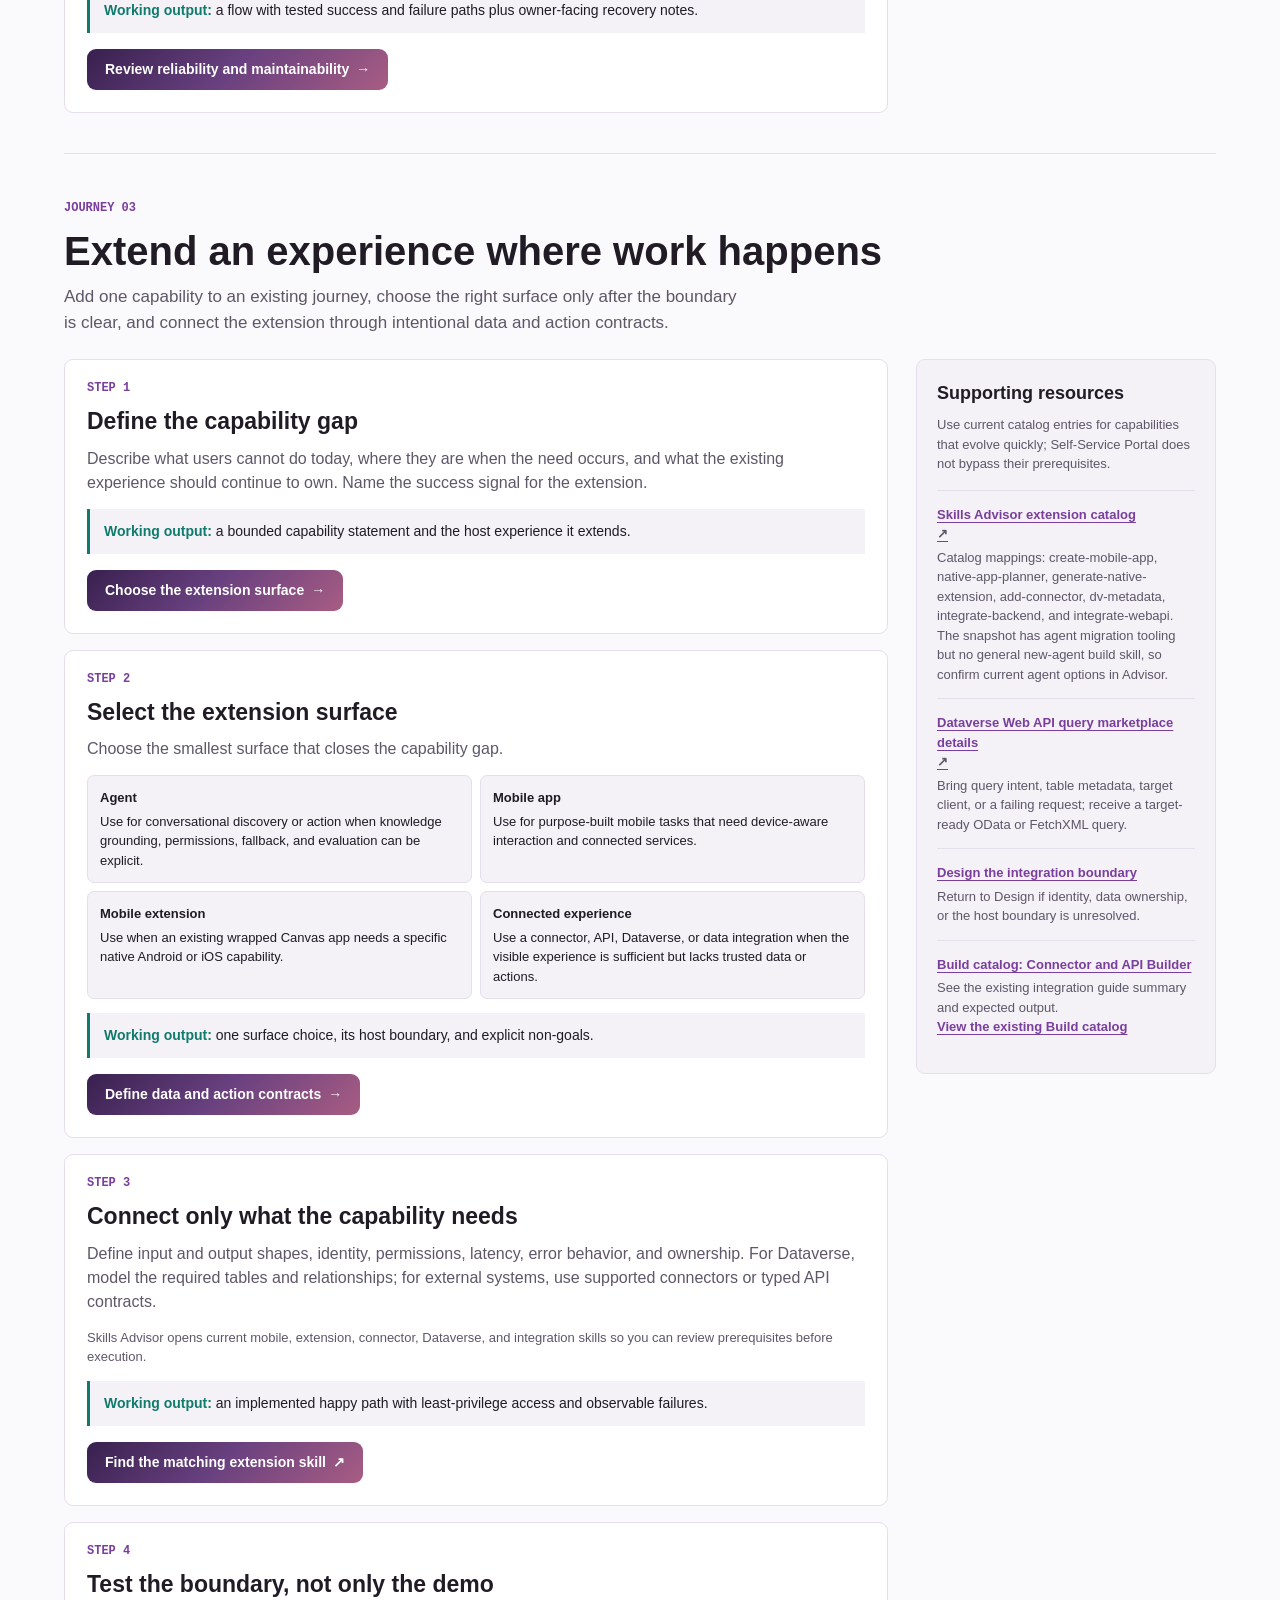
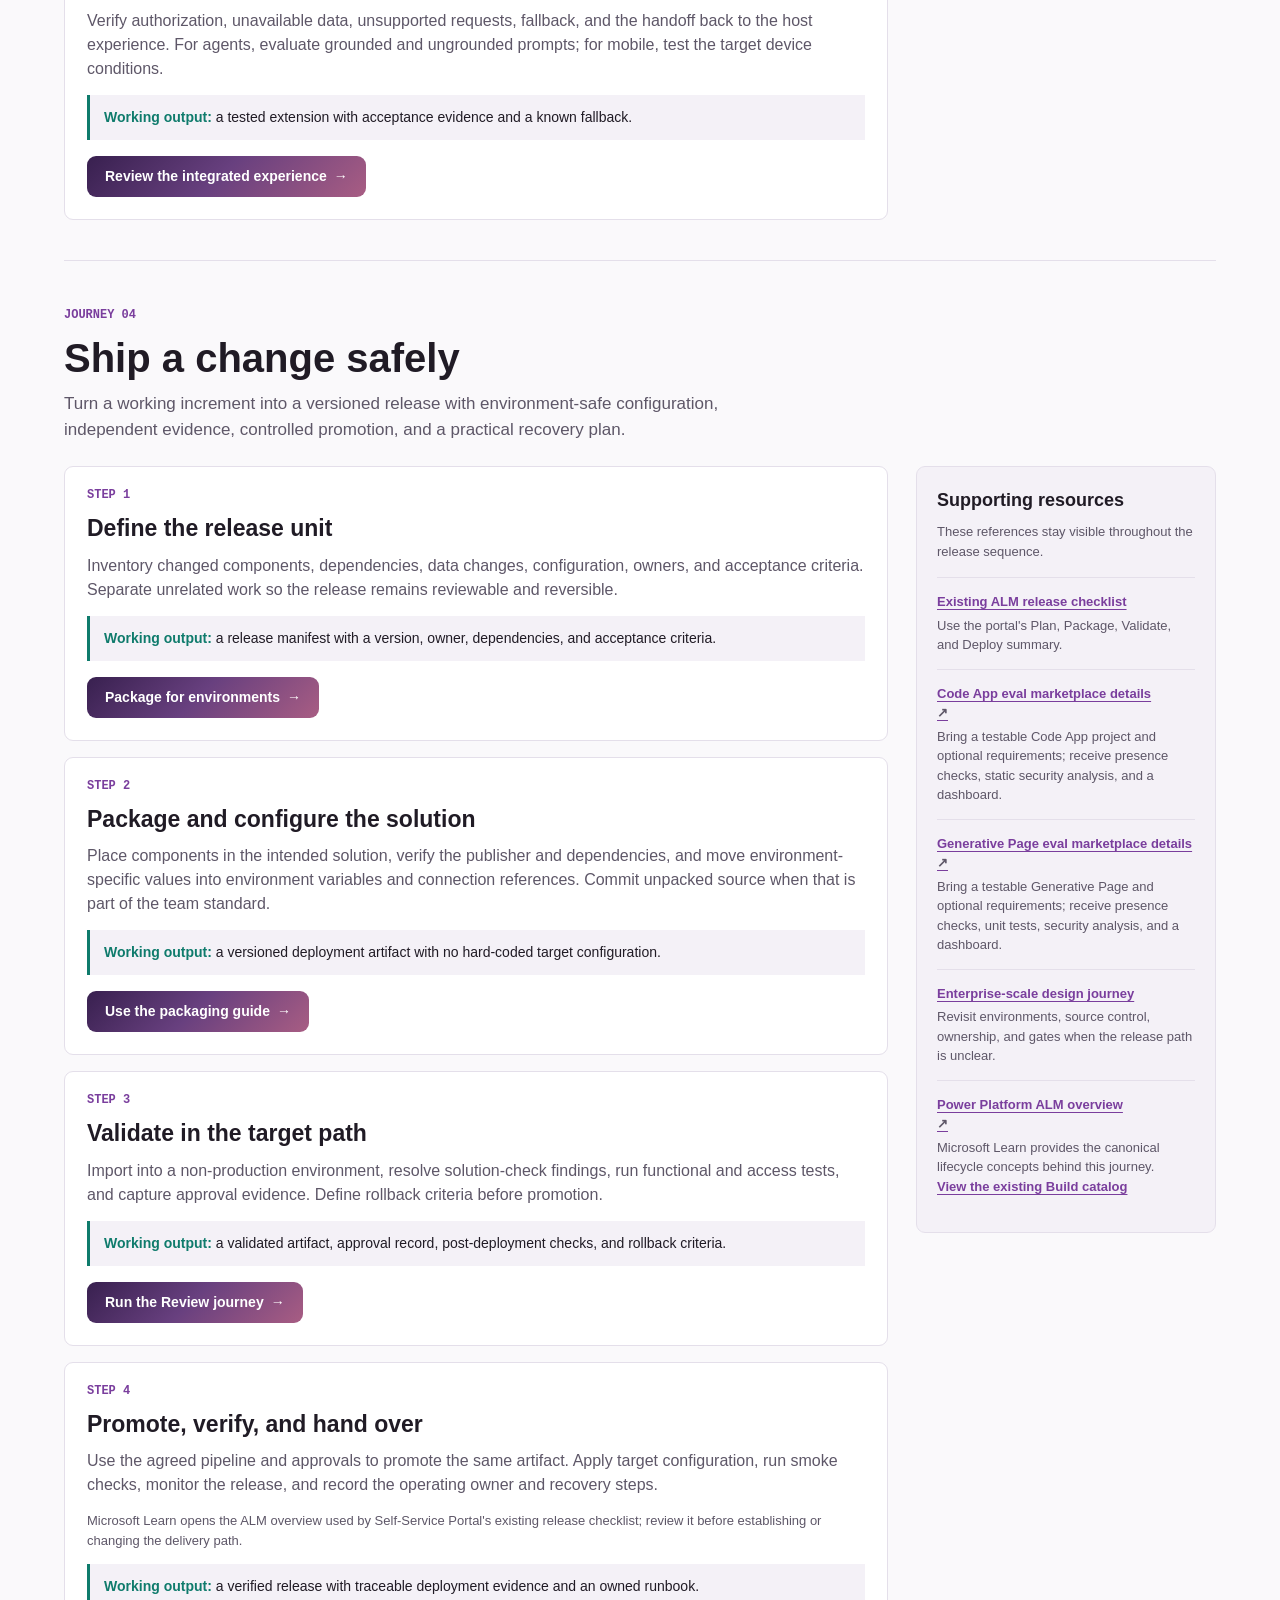
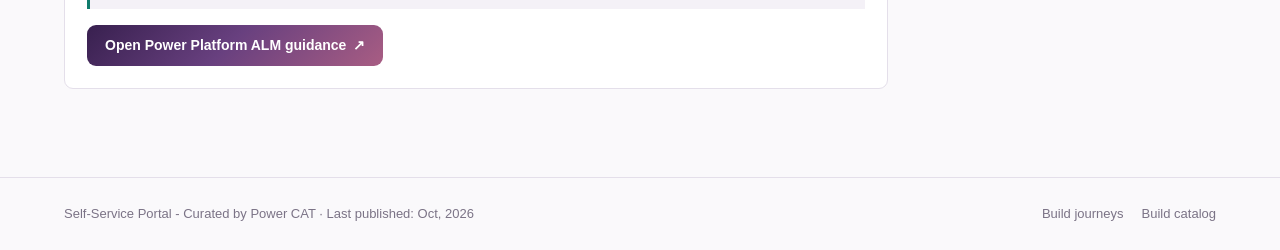
==== commit 95f99780: "Refine portal actions and publication details Co-authored-by: Copilot <223556219+Copilot@users.norep" ====
--- a/ssp-build-guide.html
+++ b/ssp-build-guide.html
@@ -11,11 +11,11 @@
       document.documentElement.dataset.theme = new URLSearchParams(location.search).get("scoutTheme") || saved || (matchMedia("(prefers-color-scheme: dark)").matches ? "dark" : "light");
     })();
   </script>
-  <link rel="stylesheet" href="assets/css/ssp-design.css?v=20260928-action-spacing">
+  <link rel="stylesheet" href="assets/css/ssp-design.css?v=20261006-pillar-label">
   <link rel="stylesheet" href="assets/css/ssp-build-guide.css?v=20260928-narrow-gutters">
   <link rel="stylesheet" href="assets/css/header-brand.css?v=20261001-search-icon">
   <link rel="stylesheet" href="assets/css/fontawesome-all.min.css">
-  <script src="assets/js/ssp-search-entry.js?v=20261006-link-routing" defer></script>
+  <script src="assets/js/ssp-search-entry.js?v=20261006-footer-actions" defer></script>
 </head>
 <body class="pillar-build">
   <header class="topbar"><div class="wrap row">
@@ -86,7 +86,7 @@
     </article>
   </main>
 
-  <footer><div class="wrap row"><span>Self-Service Portal - Curated by Power CAT</span><div class="footer-links"><a href="ssp-build.html#journeys">Build journeys</a><a href="ssp-build.html#skills">Build catalog</a></div></div></footer>
+  <footer><div class="wrap row"><span>Self-Service Portal - Curated by Power CAT &middot; Last published: <time datetime="2026-10">Oct, 2026</time></span><div class="footer-links"><a href="ssp-build.html#journeys">Build journeys</a><a href="ssp-build.html#skills">Build catalog</a></div></div></footer>
   <script>
     (() => {
       const themeButton = document.getElementById("themeBtn");
--- a/assets/css/ssp-design.css
+++ b/assets/css/ssp-design.css
@@ -90,16 +90,14 @@
 .hero-inner { position: relative; padding: 20px 24px 28px; display: flex; flex-direction: column; justify-content: flex-start; }
 .breadcrumb { display: flex; gap: 8px; margin-bottom: 16px; color: var(--muted); font-size: 13px; font-weight: 600; }
 .breadcrumb a { color: var(--design); }
-.pillar-label { display: inline-flex; align-items: center; gap: 9px; width: max-content; margin-bottom: 16px; color: var(--design); font-size: 13px; font-weight: 800; text-transform: uppercase; letter-spacing: .8px; }
-.pillar-label::before { content: ""; width: 28px; height: 3px; background: var(--design); }
-.pillar-review .pillar-label::before { display: none; }
+.pillar-label { display: inline-block; width: max-content; margin-bottom: 16px; color: var(--design); font-size: 13px; font-weight: 800; text-transform: uppercase; letter-spacing: .8px; }
 .design-hero h1 { max-width: 860px; margin: 0; font-size: 64px; line-height: 1.03; letter-spacing: 0; font-weight: 800; }
 .lead { max-width: 720px; margin: 16px 0 20px; color: var(--muted); font-size: 19px; }
 .hero-actions { display: flex; justify-content: flex-start; gap: 12px; flex-wrap: wrap; }
-.hero-proof { display: flex; margin-top: 24px; max-width: 760px; }
-.proof { min-width: 150px; padding: 0 26px; border-left: 1px solid var(--border); }
+.hero-proof { display: flex; flex-wrap: wrap; align-items: center; margin-top: 24px; max-width: 760px; }
+.proof { display: inline-flex; align-items: baseline; gap: 7px; padding: 0 18px; border-left: 1px solid var(--border); }
 .proof:first-child { padding-left: 0; border-left: 0; }
-.proof strong { display: block; font-size: 26px; color: var(--design); }
+.proof strong { font-size: 22px; color: var(--design); }
 .proof span { font-size: 12px; color: var(--soft); text-transform: uppercase; font-weight: 700; letter-spacing: .5px; }
 
 /* Advisor */
@@ -358,8 +356,7 @@
 @media (max-width: 760px) {
   .design-hero h1 { font-size: 48px; }
   .hero-inner { padding-top: 20px; }
-  .hero-proof { display: grid; grid-template-columns: 1fr 1fr; row-gap: 16px; }
-  .proof:nth-child(3) { padding-left: 0; border-left: 0; }
+  .hero-proof { gap: 12px 0; }
   section { padding: 28px 0; }
   .section-head { align-items: start; flex-direction: column; }
   .section-head h2 { font-size: 31px; }
@@ -390,8 +387,8 @@
   .design-hero h1 { font-size: 40px; }
   .lead { font-size: 16px; }
   .hero-proof { margin-top: 20px; }
-  .proof { min-width: 0; padding: 0 14px; }
-  .proof strong { font-size: 22px; }
+  .proof { padding: 0 10px; }
+  .proof strong { font-size: 20px; }
   .advisor-main { padding: 20px; }
   .advisor-main h3 { font-size: 25px; }
   .advisor-prompts { grid-template-columns: 1fr; }
